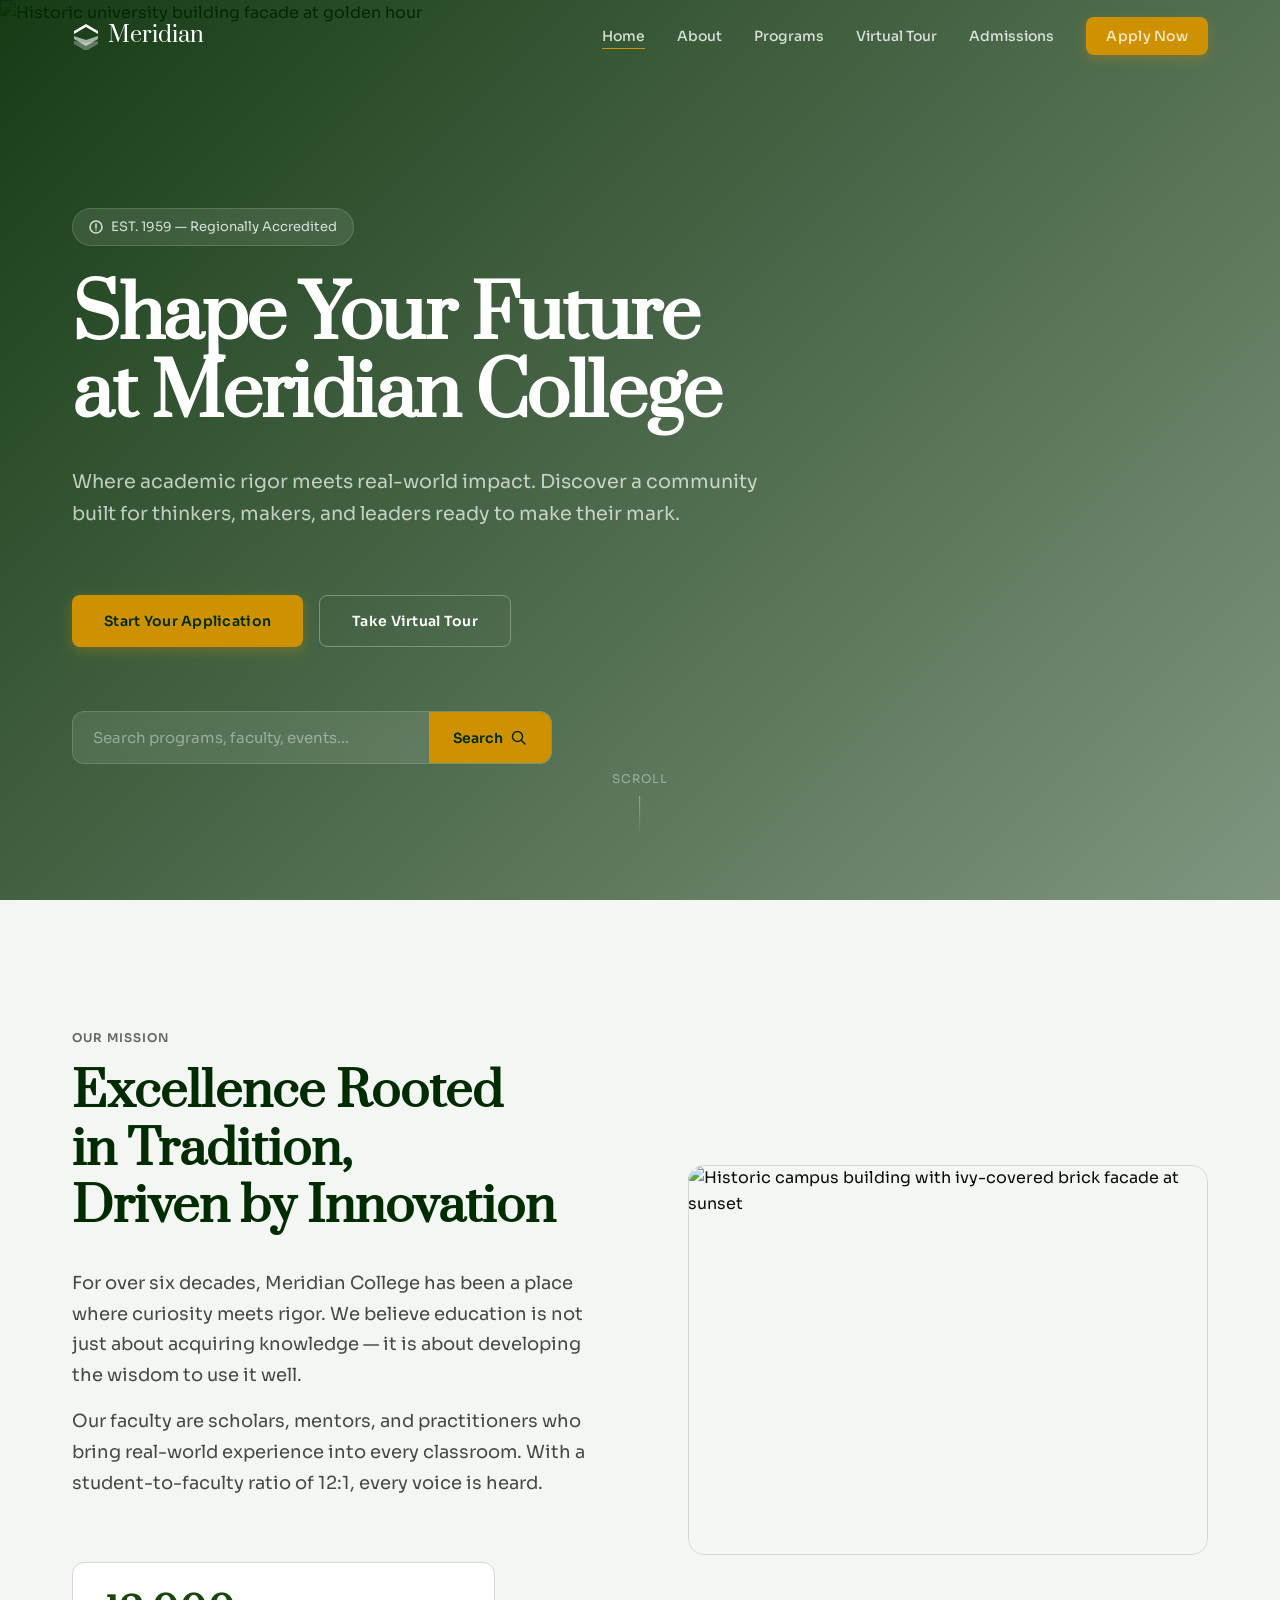
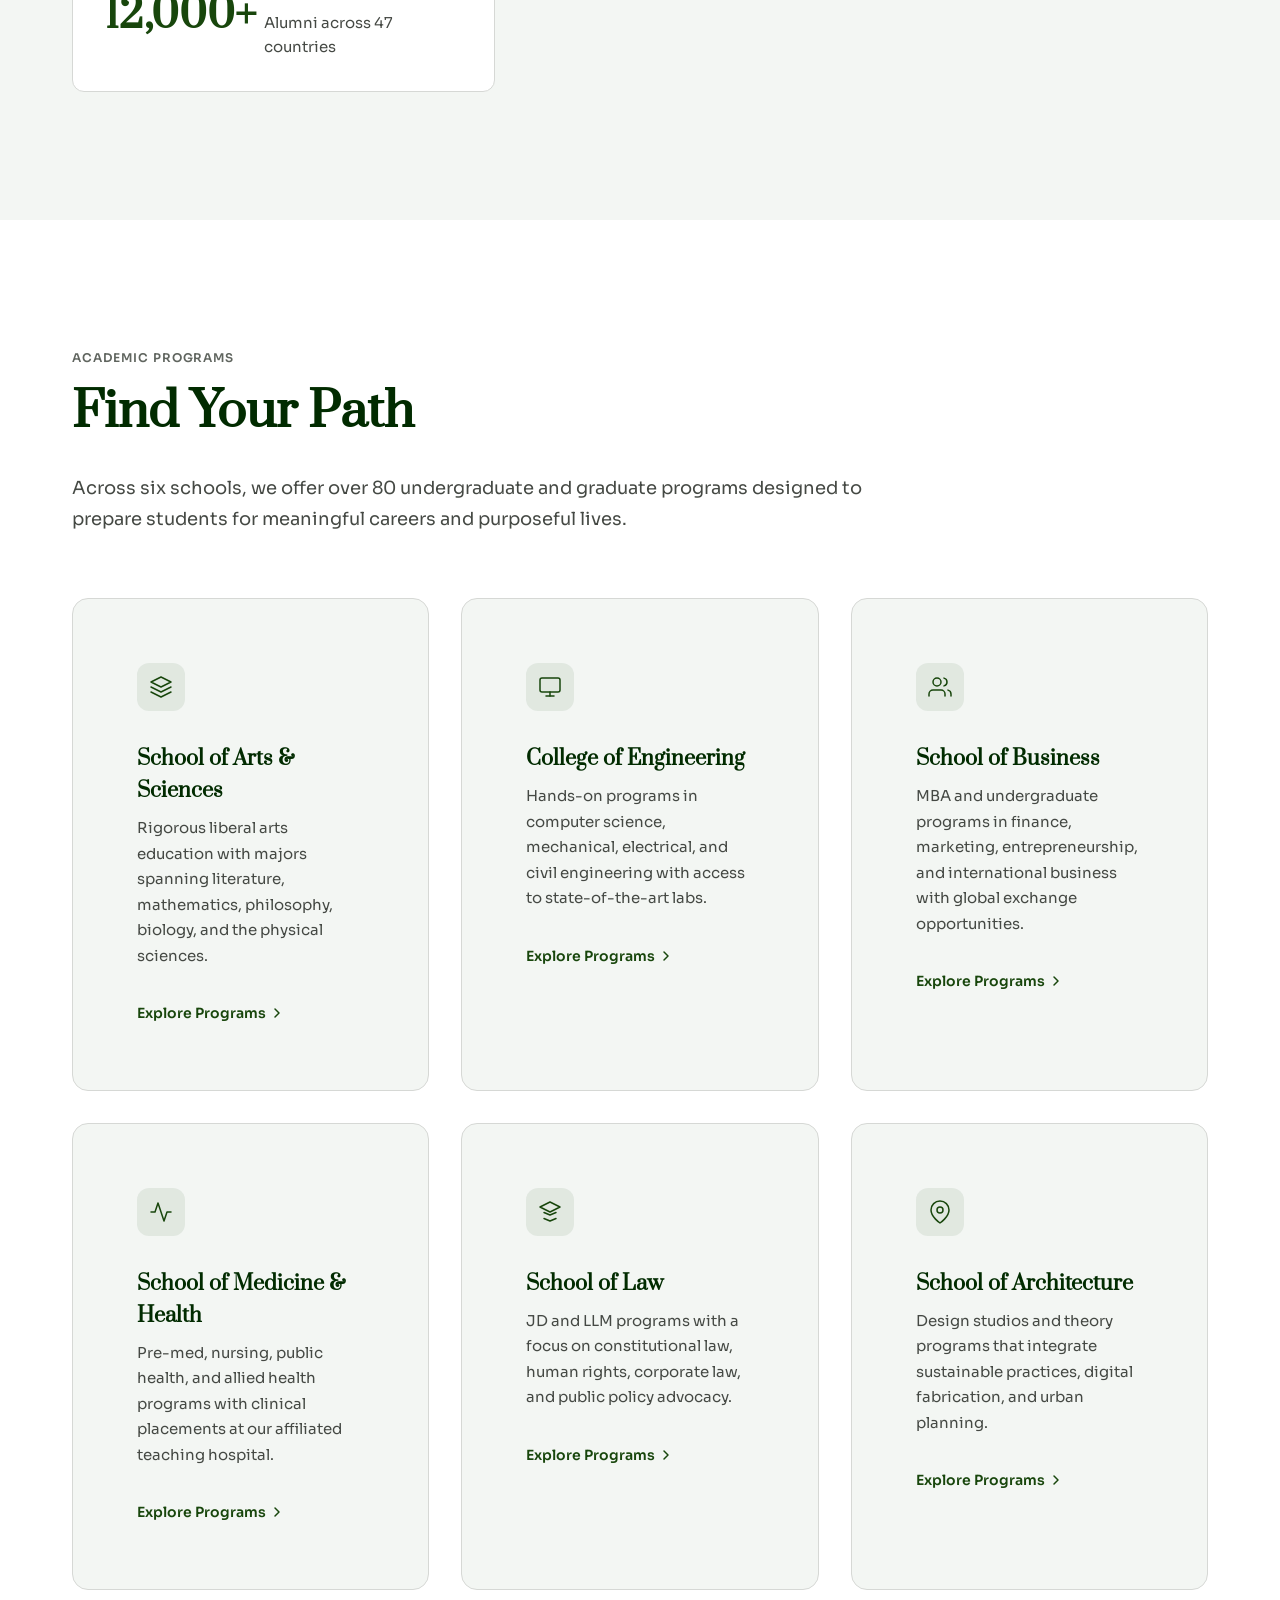
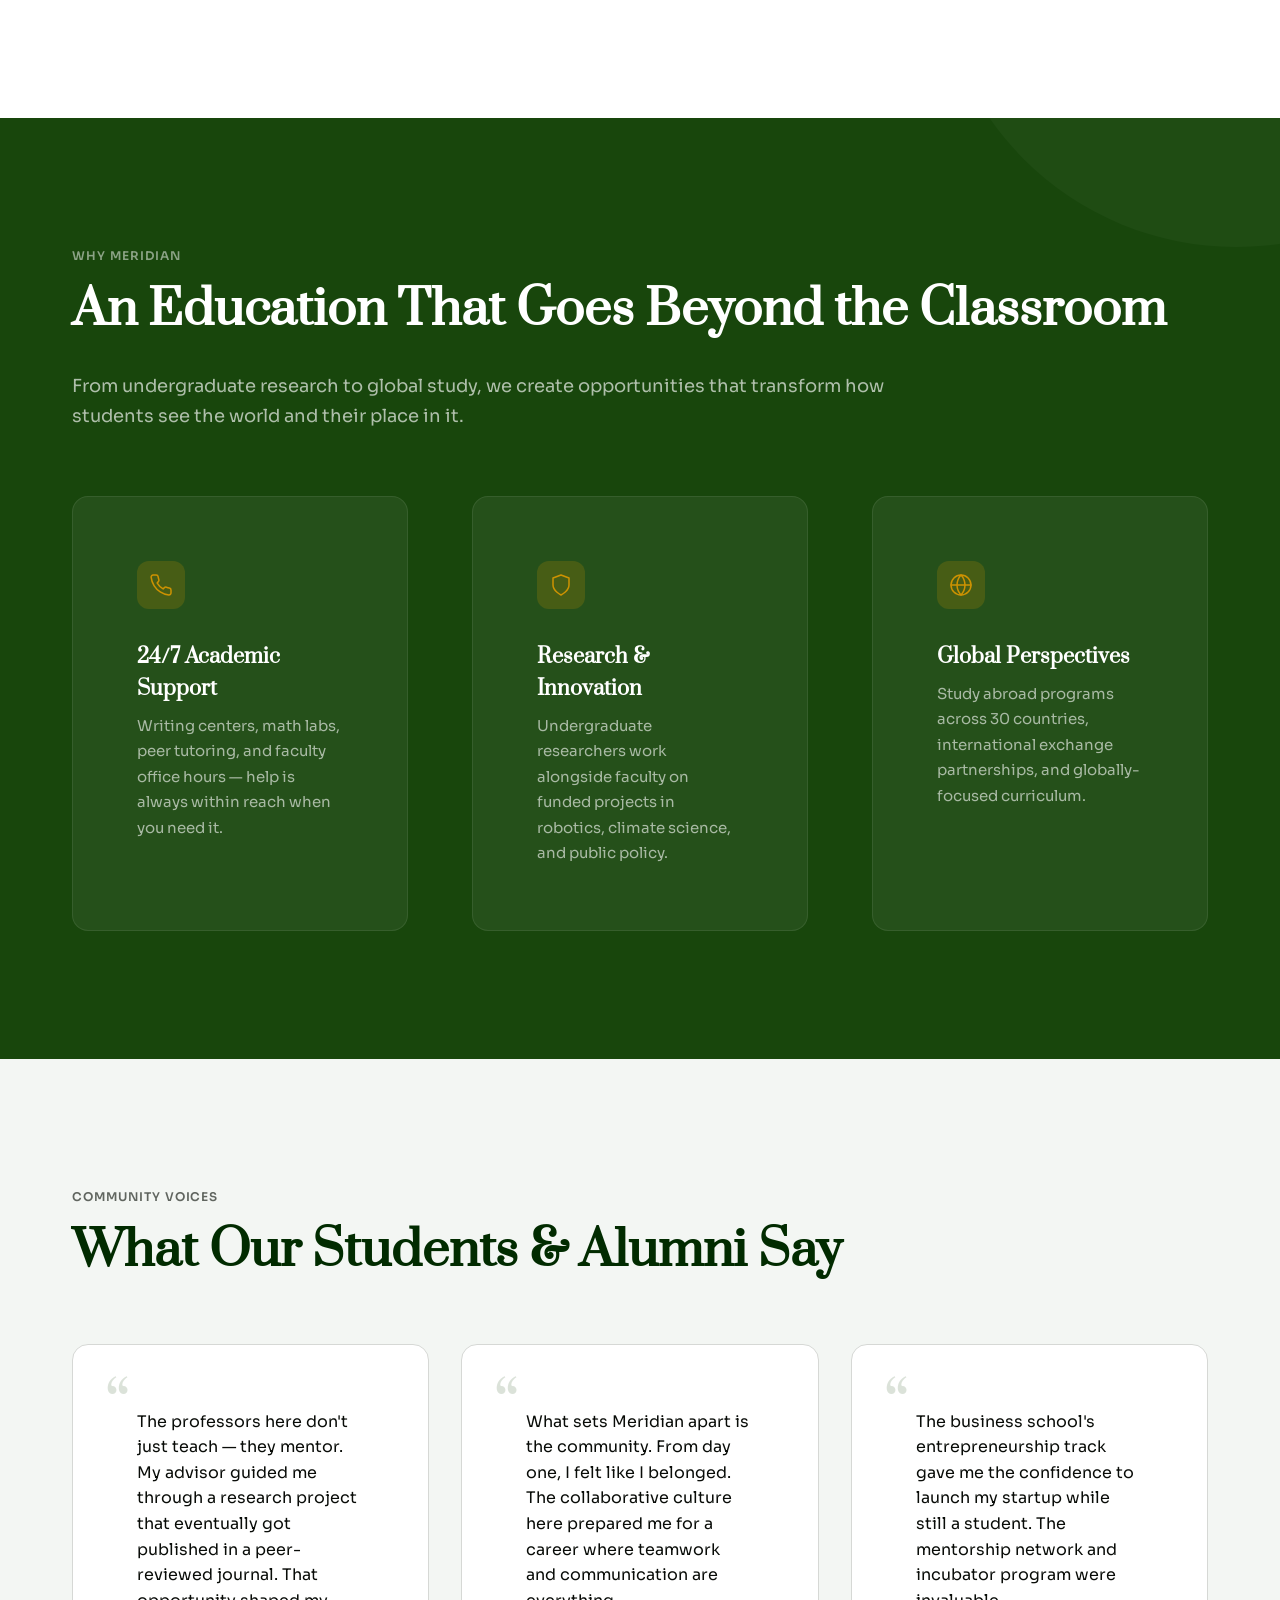
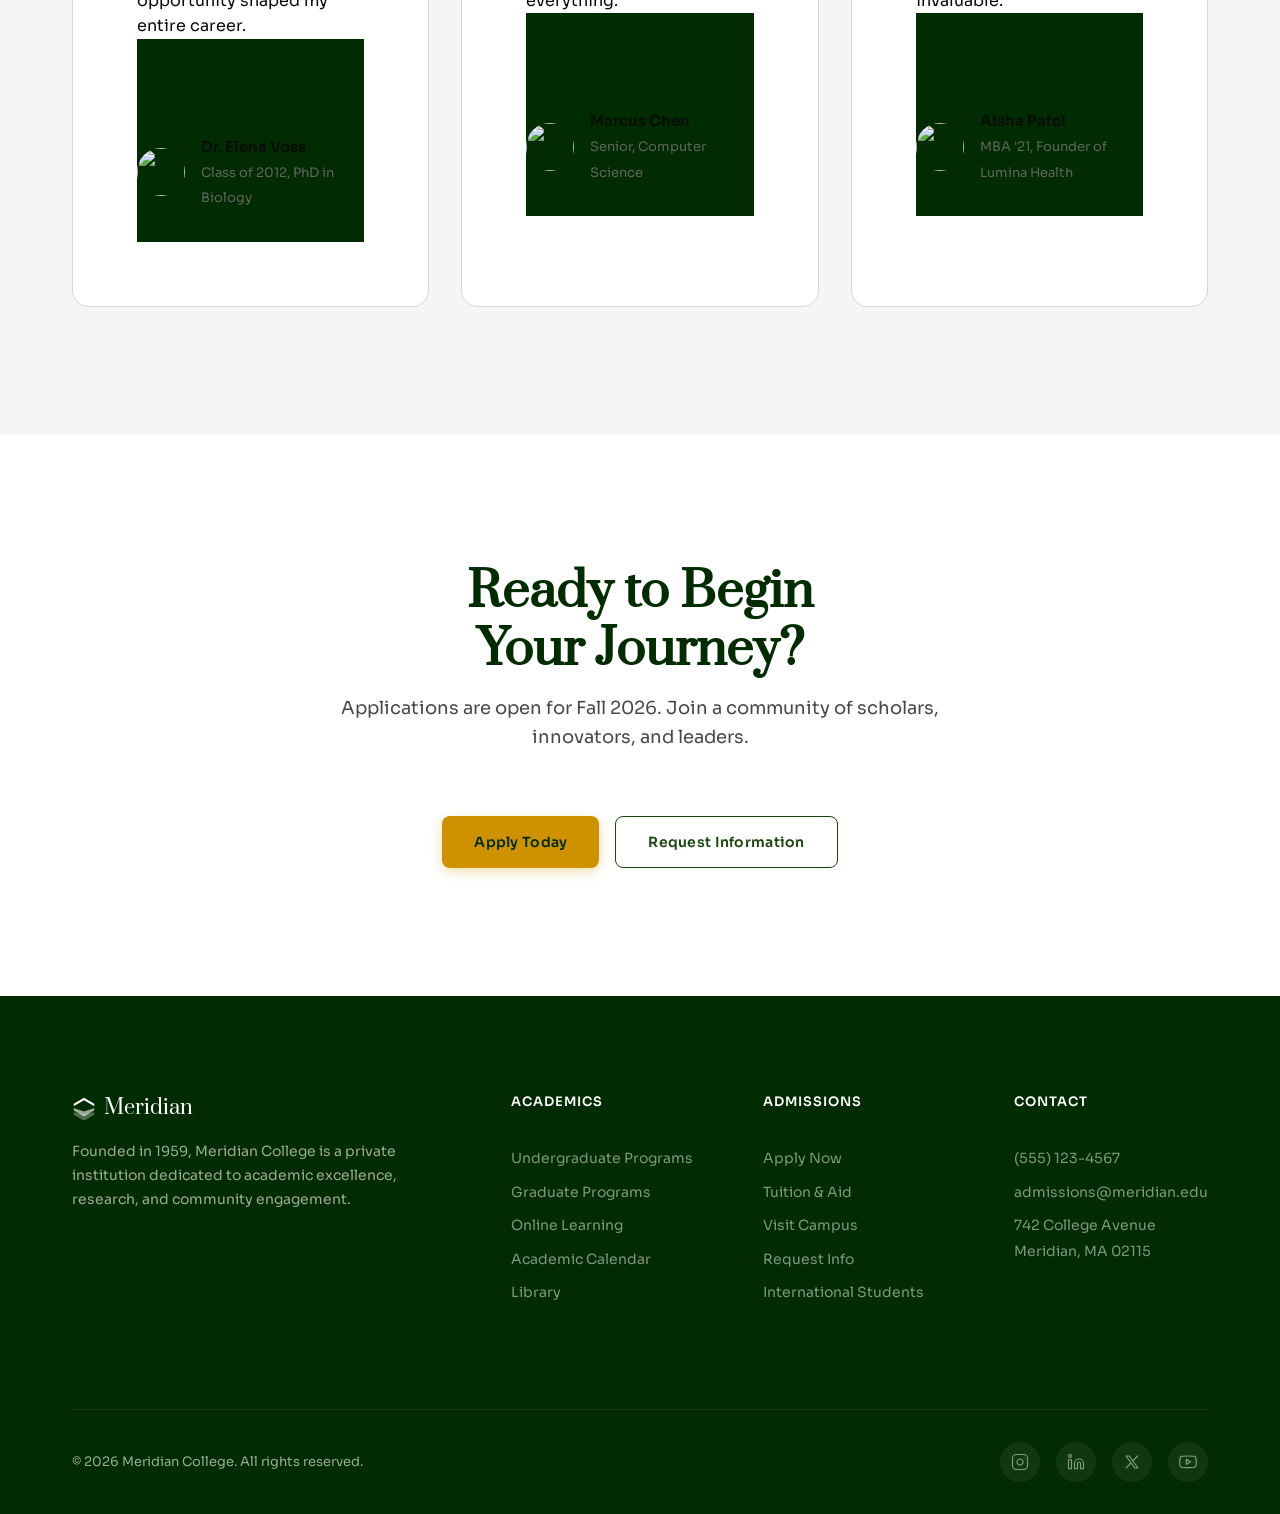
==== index.html @ 4096100d "Initial commit: Meridian College website with landing page, admissions form, and virtual tour" ====
<!DOCTYPE html>
<html lang="en">
<head>
  <meta charset="UTF-8">
  <meta name="viewport" content="width=device-width, initial-scale=1.0, viewport-fit=cover">
  <meta name="description" content="Meridian College — Where curiosity meets rigor. Explore our academic programs, campus life, and admissions.">
  <title>Meridian College | Excellence in Education</title>
  <link rel="preconnect" href="https://fonts.googleapis.com">
  <link rel="preconnect" href="https://fonts.gstatic.com" crossorigin>
  <link href="https://fonts.googleapis.com/css2?family=Prata&family=Sora:wght@400;500;600;700&display=swap" rel="stylesheet">
  <link rel="stylesheet" href="style.css">
</head>
<body>

  <nav id="navbar" role="navigation" aria-label="Main navigation">
    <div class="container">
      <a href="#" class="nav-logo" aria-label="Meridian College home">
        <svg width="28" height="28" viewBox="0 0 28 28" fill="none" aria-hidden="true">
          <path d="M14 2L2 9v3l12-7 12 7V9L14 2z" fill="currentColor"/>
          <path d="M2 14v3l12 7 12-7v-3L14 18 2 14z" fill="currentColor" opacity="0.6"/>
          <path d="M2 19v3l12 7 12-7v-3L14 21 2 19z" fill="currentColor" opacity="0.3"/>
        </svg>
        Meridian
      </a>

      <button class="nav-toggle" aria-label="Toggle navigation menu" aria-expanded="false">
        <span></span>
        <span></span>
        <span></span>
      </button>

      <ul class="nav-links" role="menubar">
        <li role="none"><a href="#hero" role="menuitem" class="active">Home</a></li>
        <li role="none"><a href="index.html#mission" role="menuitem">About</a></li>
        <li role="none"><a href="index.html#programs" role="menuitem">Programs</a></li>
        <li role="none"><a href="tour.html" role="menuitem">Virtual Tour</a></li>
        <li role="none"><a href="admissions.html" role="menuitem">Admissions</a></li>
        <li role="none"><a href="admissions.html" class="btn btn-primary nav-cta" role="menuitem">Apply Now</a></li>
      </ul>
    </div>
  </nav>

  <section id="hero">
    <div class="hero-bg">
      <img
        src="https://images.unsplash.com/photo-1562774053-701939374585?auto=format&fit=crop&w=1920&q=80"
        srcset="https://images.unsplash.com/photo-1562774053-701939374585?auto=format&fit=crop&w=1200&q=80 1200w, https://images.unsplash.com/photo-1562774053-701939374585?auto=format&fit=crop&w=1920&q=80 1920w"
        sizes="100vw"
        alt="Historic university building facade at golden hour"
        loading="eager"
      >
    </div>
    <div class="hero-overlay"></div>

    <div class="container">
      <div class="hero-content">
        <div class="hero-badge">
          <svg width="14" height="14" viewBox="0 0 14 14" fill="none" aria-hidden="true">
            <circle cx="7" cy="7" r="6" stroke="currentColor" stroke-width="1.5"/>
            <path d="M7 4v4M7 10v.01" stroke="currentColor" stroke-width="1.5" stroke-linecap="round"/>
          </svg>
          EST. 1959 — Regionally Accredited
        </div>

        <h1>Shape Your Future<br>at Meridian College</h1>

        <p>Where academic rigor meets real-world impact. Discover a community built for thinkers, makers, and leaders ready to make their mark.</p>

        <div class="hero-actions">
          <a href="admissions.html" class="btn btn-primary">Start Your Application</a>
          <a href="tour.html" class="btn btn-outline">Take Virtual Tour</a>
        </div>

        <div class="hero-search" role="search">
          <input type="search" placeholder="Search programs, faculty, events..." aria-label="Search the college website">
          <button type="submit" aria-label="Submit search">
            Search
            <svg width="16" height="16" viewBox="0 0 16 16" fill="none" aria-hidden="true">
              <circle cx="6.5" cy="6.5" r="5" stroke="currentColor" stroke-width="1.5"/>
              <path d="M10.5 10.5L14 14" stroke="currentColor" stroke-width="1.5" stroke-linecap="round"/>
            </svg>
          </button>
        </div>
      </div>
    </div>

    <div class="hero-scroll" aria-hidden="true">
      Scroll
      <div class="scroll-line"></div>
    </div>
  </section>

  <section id="mission">
    <div class="container">
      <div class="mission-grid">
        <div class="mission-text">
          <p class="section-label reveal">Our Mission</p>
          <h2 class="section-title reveal">Excellence Rooted in Tradition,<br>Driven by Innovation</h2>
          <p class="section-subtitle reveal">
            For over six decades, Meridian College has been a place where curiosity meets rigor. We believe education is not just about acquiring knowledge — it is about developing the wisdom to use it well.
          </p>
          <p class="section-subtitle reveal" style="margin-top: var(--space-md);">
            Our faculty are scholars, mentors, and practitioners who bring real-world experience into every classroom. With a student-to-faculty ratio of 12:1, every voice is heard.
          </p>
          <div class="mission-stat reveal">
            <strong>12,000+</strong>
            <span>Alumni across 47 countries</span>
          </div>
        </div>
        <div class="mission-image reveal">
          <img
            src="https://images.unsplash.com/photo-1541339907198-e08756dedf3f?auto=format&fit=crop&w=800&q=80"
            alt="Historic campus building with ivy-covered brick facade at sunset"
            loading="lazy"
          >
        </div>
      </div>
    </div>
  </section>

  <section id="programs">
    <div class="container">
      <p class="section-label reveal">Academic Programs</p>
      <h2 class="section-title reveal">Find Your Path</h2>
      <p class="section-subtitle reveal">Across six schools, we offer over 80 undergraduate and graduate programs designed to prepare students for meaningful careers and purposeful lives.</p>

      <div class="programs-grid">
        <article class="program-card reveal reveal-delay-1">
          <div class="program-icon" aria-hidden="true">
            <svg width="24" height="24" viewBox="0 0 24 24" fill="none" stroke="currentColor" stroke-width="1.5" stroke-linecap="round" stroke-linejoin="round">
              <path d="M12 2L2 7l10 5 10-5-10-5z"/>
              <path d="M2 17l10 5 10-5"/>
              <path d="M2 12l10 5 10-5"/>
            </svg>
          </div>
          <h3>School of Arts &amp; Sciences</h3>
          <p>Rigorous liberal arts education with majors spanning literature, mathematics, philosophy, biology, and the physical sciences.</p>
          <a href="#" class="program-link" aria-label="View Arts and Sciences programs">
            Explore Programs
            <svg width="14" height="14" viewBox="0 0 14 14" fill="none" stroke="currentColor" stroke-width="1.5" stroke-linecap="round" stroke-linejoin="round" aria-hidden="true">
              <path d="M5 3l4 4-4 4"/>
            </svg>
          </a>
        </article>

        <article class="program-card reveal reveal-delay-2">
          <div class="program-icon" aria-hidden="true">
            <svg width="24" height="24" viewBox="0 0 24 24" fill="none" stroke="currentColor" stroke-width="1.5" stroke-linecap="round" stroke-linejoin="round">
              <rect x="2" y="3" width="20" height="14" rx="2"/>
              <line x1="8" y1="21" x2="16" y2="21"/>
              <line x1="12" y1="17" x2="12" y2="21"/>
            </svg>
          </div>
          <h3>College of Engineering</h3>
          <p>Hands-on programs in computer science, mechanical, electrical, and civil engineering with access to state-of-the-art labs.</p>
          <a href="#" class="program-link" aria-label="View Engineering programs">
            Explore Programs
            <svg width="14" height="14" viewBox="0 0 14 14" fill="none" stroke="currentColor" stroke-width="1.5" stroke-linecap="round" stroke-linejoin="round" aria-hidden="true">
              <path d="M5 3l4 4-4 4"/>
            </svg>
          </a>
        </article>

        <article class="program-card reveal reveal-delay-3">
          <div class="program-icon" aria-hidden="true">
            <svg width="24" height="24" viewBox="0 0 24 24" fill="none" stroke="currentColor" stroke-width="1.5" stroke-linecap="round" stroke-linejoin="round">
              <path d="M17 21v-2a4 4 0 00-4-4H5a4 4 0 00-4 4v2"/>
              <circle cx="9" cy="7" r="4"/>
              <path d="M23 21v-2a4 4 0 00-3-3.87"/>
              <path d="M16 3.13a4 4 0 010 7.75"/>
            </svg>
          </div>
          <h3>School of Business</h3>
          <p>MBA and undergraduate programs in finance, marketing, entrepreneurship, and international business with global exchange opportunities.</p>
          <a href="#" class="program-link" aria-label="View Business programs">
            Explore Programs
            <svg width="14" height="14" viewBox="0 0 14 14" fill="none" stroke="currentColor" stroke-width="1.5" stroke-linecap="round" stroke-linejoin="round" aria-hidden="true">
              <path d="M5 3l4 4-4 4"/>
            </svg>
          </a>
        </article>

        <article class="program-card reveal reveal-delay-1">
          <div class="program-icon" aria-hidden="true">
            <svg width="24" height="24" viewBox="0 0 24 24" fill="none" stroke="currentColor" stroke-width="1.5" stroke-linecap="round" stroke-linejoin="round">
              <path d="M22 12h-4l-3 9L9 3l-3 9H2"/>
            </svg>
          </div>
          <h3>School of Medicine &amp; Health</h3>
          <p>Pre-med, nursing, public health, and allied health programs with clinical placements at our affiliated teaching hospital.</p>
          <a href="#" class="program-link" aria-label="View Medicine and Health programs">
            Explore Programs
            <svg width="14" height="14" viewBox="0 0 14 14" fill="none" stroke="currentColor" stroke-width="1.5" stroke-linecap="round" stroke-linejoin="round" aria-hidden="true">
              <path d="M5 3l4 4-4 4"/>
            </svg>
          </a>
        </article>

        <article class="program-card reveal reveal-delay-2">
          <div class="program-icon" aria-hidden="true">
            <svg width="24" height="24" viewBox="0 0 24 24" fill="none" stroke="currentColor" stroke-width="1.5" stroke-linecap="round" stroke-linejoin="round">
              <path d="M12 2L2 7l10 5 10-5-10-5z"/>
              <path d="M6 18.5L12 21l6-2.5"/>
              <path d="M6 12.5L12 15l6-2.5"/>
            </svg>
          </div>
          <h3>School of Law</h3>
          <p>JD and LLM programs with a focus on constitutional law, human rights, corporate law, and public policy advocacy.</p>
          <a href="#" class="program-link" aria-label="View Law programs">
            Explore Programs
            <svg width="14" height="14" viewBox="0 0 14 14" fill="none" stroke="currentColor" stroke-width="1.5" stroke-linecap="round" stroke-linejoin="round" aria-hidden="true">
              <path d="M5 3l4 4-4 4"/>
            </svg>
          </a>
        </article>

        <article class="program-card reveal reveal-delay-3">
          <div class="program-icon" aria-hidden="true">
            <svg width="24" height="24" viewBox="0 0 24 24" fill="none" stroke="currentColor" stroke-width="1.5" stroke-linecap="round" stroke-linejoin="round">
              <path d="M21 10c0 7-9 13-9 13s-9-6-9-13a9 9 0 0118 0z"/>
              <circle cx="12" cy="10" r="3"/>
            </svg>
          </div>
          <h3>School of Architecture</h3>
          <p>Design studios and theory programs that integrate sustainable practices, digital fabrication, and urban planning.</p>
          <a href="#" class="program-link" aria-label="View Architecture programs">
            Explore Programs
            <svg width="14" height="14" viewBox="0 0 14 14" fill="none" stroke="currentColor" stroke-width="1.5" stroke-linecap="round" stroke-linejoin="round" aria-hidden="true">
              <path d="M5 3l4 4-4 4"/>
            </svg>
          </a>
        </article>
      </div>
    </div>
  </section>

  <section id="features">
    <div class="container">
      <p class="section-label reveal" style="color: oklch(1 0 0 / 0.5);">Why Meridian</p>
      <h2 class="section-title reveal">An Education That Goes Beyond the Classroom</h2>
      <p class="section-subtitle reveal">From undergraduate research to global study, we create opportunities that transform how students see the world and their place in it.</p>

      <div class="features-grid">
        <div class="feature-item reveal reveal-delay-1">
          <div class="feature-icon" aria-hidden="true">
            <svg width="24" height="24" viewBox="0 0 24 24" fill="none" stroke="currentColor" stroke-width="1.5" stroke-linecap="round" stroke-linejoin="round">
              <path d="M22 16.92v3a2 2 0 01-2.18 2 19.79 19.79 0 01-8.63-3.07 19.5 19.5 0 01-6-6 19.79 19.79 0 01-3.07-8.67A2 2 0 014.11 2h3a2 2 0 012 1.72 12.84 12.84 0 00.7 2.81 2 2 0 01-.45 2.11L8.09 9.91a16 16 0 006 6l1.27-1.27a2 2 0 012.11-.45 12.84 12.84 0 002.81.7A2 2 0 0122 16.92z"/>
            </svg>
          </div>
          <h3>24/7 Academic Support</h3>
          <p>Writing centers, math labs, peer tutoring, and faculty office hours — help is always within reach when you need it.</p>
        </div>

        <div class="feature-item reveal reveal-delay-2">
          <div class="feature-icon" aria-hidden="true">
            <svg width="24" height="24" viewBox="0 0 24 24" fill="none" stroke="currentColor" stroke-width="1.5" stroke-linecap="round" stroke-linejoin="round">
              <path d="M12 22s8-4 8-10V5l-8-3-8 3v7c0 6 8 10 8 10z"/>
            </svg>
          </div>
          <h3>Research &amp; Innovation</h3>
          <p>Undergraduate researchers work alongside faculty on funded projects in robotics, climate science, and public policy.</p>
        </div>

        <div class="feature-item reveal reveal-delay-3">
          <div class="feature-icon" aria-hidden="true">
            <svg width="24" height="24" viewBox="0 0 24 24" fill="none" stroke="currentColor" stroke-width="1.5" stroke-linecap="round" stroke-linejoin="round">
              <circle cx="12" cy="12" r="10"/>
              <path d="M2 12h20"/>
              <path d="M12 2a15.3 15.3 0 014 10 15.3 15.3 0 01-4 10 15.3 15.3 0 01-4-10 15.3 15.3 0 014-10z"/>
            </svg>
          </div>
          <h3>Global Perspectives</h3>
          <p>Study abroad programs across 30 countries, international exchange partnerships, and globally-focused curriculum.</p>
        </div>
      </div>
    </div>
  </section>

  <section id="testimonials">
    <div class="container">
      <p class="section-label reveal">Community Voices</p>
      <h2 class="section-title reveal">What Our Students &amp; Alumni Say</h2>

      <div class="testimonials-grid">
        <blockquote class="testimonial-card reveal reveal-delay-1">
          <p>The professors here don't just teach — they mentor. My advisor guided me through a research project that eventually got published in a peer-reviewed journal. That opportunity shaped my entire career.</p>
          <footer class="testimonial-author">
            <img
              src="https://images.unsplash.com/photo-1494790108377-be9c29b29330?auto=format&fit=crop&w=96&q=80"
              alt=""
              loading="lazy"
            >
            <div>
              <h4>Dr. Elena Voss</h4>
              <span>Class of 2012, PhD in Biology</span>
            </div>
          </footer>
        </blockquote>

        <blockquote class="testimonial-card reveal reveal-delay-2">
          <p>What sets Meridian apart is the community. From day one, I felt like I belonged. The collaborative culture here prepared me for a career where teamwork and communication are everything.</p>
          <footer class="testimonial-author">
            <img
              src="https://images.unsplash.com/photo-1507003211169-0a1dd7228f2d?auto=format&fit=crop&w=96&q=80"
              alt=""
              loading="lazy"
            >
            <div>
              <h4>Marcus Chen</h4>
              <span>Senior, Computer Science</span>
            </div>
          </footer>
        </blockquote>

        <blockquote class="testimonial-card reveal reveal-delay-3">
          <p>The business school's entrepreneurship track gave me the confidence to launch my startup while still a student. The mentorship network and incubator program were invaluable.</p>
          <footer class="testimonial-author">
            <img
              src="https://images.unsplash.com/photo-1438761681033-6461ffad8d80?auto=format&fit=crop&w=96&q=80"
              alt=""
              loading="lazy"
            >
            <div>
              <h4>Aisha Patel</h4>
              <span>MBA '21, Founder of Lumina Health</span>
            </div>
          </footer>
        </blockquote>
      </div>
    </div>
  </section>

  <section id="cta">
    <div class="container">
      <div class="cta-block">
        <h2 class="section-title reveal">Ready to Begin Your Journey?</h2>
        <p class="reveal">Applications are open for Fall 2026. Join a community of scholars, innovators, and leaders.</p>
        <div class="cta-actions reveal">
          <a href="#" class="btn btn-primary">Apply Today</a>
          <a href="#" class="btn btn-outline-dark">Request Information</a>
        </div>
      </div>
    </div>
  </section>

  <footer>
    <div class="container">
      <div class="footer-grid">
        <div class="footer-brand">
          <a href="#" class="nav-logo" aria-label="Meridian College home">
            <svg width="24" height="24" viewBox="0 0 28 28" fill="none" aria-hidden="true">
              <path d="M14 2L2 9v3l12-7 12 7V9L14 2z" fill="currentColor"/>
              <path d="M2 14v3l12 7 12-7v-3L14 18 2 14z" fill="currentColor" opacity="0.6"/>
              <path d="M2 19v3l12 7 12-7v-3L14 21 2 19z" fill="currentColor" opacity="0.3"/>
            </svg>
            Meridian
          </a>
          <p>Founded in 1959, Meridian College is a private institution dedicated to academic excellence, research, and community engagement.</p>
        </div>

        <div class="footer-col">
          <h4>Academics</h4>
          <ul>
            <li><a href="#">Undergraduate Programs</a></li>
            <li><a href="#">Graduate Programs</a></li>
            <li><a href="#">Online Learning</a></li>
            <li><a href="#">Academic Calendar</a></li>
            <li><a href="#">Library</a></li>
          </ul>
        </div>

        <div class="footer-col">
          <h4>Admissions</h4>
          <ul>
            <li><a href="#">Apply Now</a></li>
            <li><a href="#">Tuition &amp; Aid</a></li>
            <li><a href="#">Visit Campus</a></li>
            <li><a href="#">Request Info</a></li>
            <li><a href="#">International Students</a></li>
          </ul>
        </div>

        <div class="footer-col">
          <h4>Contact</h4>
          <ul>
            <li><a href="tel:+15551234567">(555) 123-4567</a></li>
            <li><a href="mailto:admissions@meridian.edu">admissions@meridian.edu</a></li>
            <li><a href="#">742 College Avenue<br>Meridian, MA 02115</a></li>
          </ul>
        </div>
      </div>

      <div class="footer-bottom">
        <span>&copy; 2026 Meridian College. All rights reserved.</span>
        <div class="footer-social">
          <a href="#" aria-label="Follow us on Instagram">
            <svg width="18" height="18" viewBox="0 0 24 24" fill="none" stroke="currentColor" stroke-width="1.5" stroke-linecap="round" stroke-linejoin="round" aria-hidden="true">
              <rect x="2" y="2" width="20" height="20" rx="5"/><path d="M16 11.37A4 4 0 1112.63 8 4 4 0 0116 11.37z"/><line x1="17.5" y1="6.5" x2="17.51" y2="6.5"/>
            </svg>
          </a>
          <a href="#" aria-label="Follow us on LinkedIn">
            <svg width="18" height="18" viewBox="0 0 24 24" fill="none" stroke="currentColor" stroke-width="1.5" stroke-linecap="round" stroke-linejoin="round" aria-hidden="true">
              <path d="M16 8a6 6 0 016 6v7h-4v-7a2 2 0 00-2-2 2 2 0 00-2 2v7h-4v-7a6 6 0 016-6z"/><rect x="2" y="9" width="4" height="12"/><circle cx="4" cy="4" r="2"/>
            </svg>
          </a>
          <a href="#" aria-label="Follow us on Twitter / X">
            <svg width="18" height="18" viewBox="0 0 24 24" fill="none" stroke="currentColor" stroke-width="1.5" stroke-linecap="round" stroke-linejoin="round" aria-hidden="true">
              <path d="M4 4l11.733 16h4.267l-11.733 -16zM4 20l6.768 -6.768M19.5 4l-6.768 6.768"/>
            </svg>
          </a>
          <a href="#" aria-label="Watch us on YouTube">
            <svg width="18" height="18" viewBox="0 0 24 24" fill="none" stroke="currentColor" stroke-width="1.5" stroke-linecap="round" stroke-linejoin="round" aria-hidden="true">
              <path d="M22.54 6.42a2.78 2.78 0 00-1.94-2C18.88 4 12 4 12 4s-6.88 0-8.6.46a2.78 2.78 0 00-1.94 2A29 29 0 001 11.75a29 29 0 00.46 5.33A2.78 2.78 0 003.4 19c1.72.46 8.6.46 8.6.46s6.88 0 8.6-.46a2.78 2.78 0 001.94-2 29 29 0 00.46-5.25 29 29 0 00-.46-5.33z"/><polygon points="9.75 15.02 15.5 11.75 9.75 8.48 9.75 15.02"/>
            </svg>
          </a>
        </div>
      </div>
    </div>
  </footer>

  <script src="script.js"></script>
</body>
</html>
---- style.css ----
*, *::before, *::after {
  margin: 0;
  padding: 0;
  box-sizing: border-box;
}

:root {
  --primary: oklch(0.35 0.10 140);
  --primary-light: oklch(0.45 0.10 140);
  --primary-dark: oklch(0.25 0.09 140);
  --bg: oklch(1.000 0.000 0);
  --surface: oklch(0.97 0.005 140);
  --ink: oklch(0.15 0.01 140);
  --ink-light: oklch(0.40 0.01 140);
  --accent: oklch(0.70 0.15 80);
  --accent-dark: oklch(0.55 0.15 80);
  --muted: oklch(0.50 0.01 140);
  --border: oklch(0.88 0.005 140);

  --space-xs: 0.25rem;
  --space-sm: 0.5rem;
  --space-md: 1rem;
  --space-lg: 2rem;
  --space-xl: 4rem;
  --space-2xl: 6rem;
  --space-3xl: 8rem;

  --ease-out-quart: cubic-bezier(0.25, 1, 0.5, 1);
  --ease-out-quint: cubic-bezier(0.22, 1, 0.36, 1);
  --ease-out-expo: cubic-bezier(0.16, 1, 0.3, 1);

  --nav-height: 4.5rem;
  --max-width: 1200px;
}

html {
  scroll-behavior: smooth;
  -webkit-font-smoothing: antialiased;
  -moz-osx-font-smoothing: grayscale;
}

body {
  font-family: "Sora", system-ui, sans-serif;
  font-size: 1rem;
  line-height: 1.6;
  color: var(--ink);
  background: var(--bg);
}

::selection {
  background: var(--primary);
  color: white;
}

img {
  max-width: 100%;
  height: auto;
  display: block;
}

a {
  color: var(--primary);
  text-decoration: none;
  transition: color 0.2s var(--ease-out-quart);
}

a:hover {
  color: var(--primary-light);
}

.container {
  width: 100%;
  max-width: var(--max-width);
  margin: 0 auto;
  padding: 0 var(--space-lg);
}

.section-label {
  font-family: "Sora", system-ui, sans-serif;
  font-size: 0.75rem;
  font-weight: 600;
  letter-spacing: 0.08em;
  text-transform: uppercase;
  color: var(--muted);
  margin-bottom: var(--space-md);
}

.section-title {
  font-family: "Prata", Georgia, serif;
  font-size: clamp(2rem, 4vw, 3rem);
  line-height: 1.2;
  color: var(--primary-dark);
  margin-bottom: var(--space-lg);
  text-wrap: balance;
}

.section-subtitle {
  font-size: 1.125rem;
  line-height: 1.7;
  color: var(--ink-light);
  max-width: 65ch;
}

.btn {
  display: inline-flex;
  align-items: center;
  gap: var(--space-sm);
  padding: 0.875rem 2rem;
  font-family: "Sora", system-ui, sans-serif;
  font-size: 0.875rem;
  font-weight: 600;
  letter-spacing: 0.02em;
  border: none;
  border-radius: 8px;
  cursor: pointer;
  transition: all 0.25s var(--ease-out-quart);
  text-decoration: none;
}

.btn-primary {
  background: var(--accent);
  color: var(--primary-dark);
  box-shadow: 0 4px 12px oklch(0.70 0.15 80 / 0.3);
}

.btn-primary:hover {
  background: var(--accent-dark);
  transform: translateY(-2px);
  box-shadow: 0 6px 20px oklch(0.70 0.15 80 / 0.4);
  color: var(--primary-dark);
}

.btn-outline {
  background: transparent;
  color: white;
  border: 1.5px solid oklch(1 0 0 / 0.3);
}

.btn-outline:hover {
  background: oklch(1 0 0 / 0.1);
  border-color: oklch(1 0 0 / 0.5);
  color: white;
}

.btn-outline-dark {
  background: transparent;
  color: var(--primary);
  border: 1.5px solid var(--primary);
}

.btn-outline-dark:hover {
  background: var(--primary);
  color: white;
}

/* Nav */
nav {
  position: fixed;
  top: 0;
  left: 0;
  width: 100%;
  height: var(--nav-height);
  z-index: 100;
  transition: all 0.3s var(--ease-out-quart);
  display: flex;
  align-items: center;
}

nav.scrolled {
  background: oklch(1 0 0 / 0.92);
  backdrop-filter: blur(12px);
  box-shadow: 0 1px 0 var(--border);
}

nav.scrolled .nav-logo,
nav.scrolled .nav-links a {
  color: var(--ink);
}

nav .container {
  display: flex;
  align-items: center;
  justify-content: space-between;
}

.nav-logo {
  font-family: "Prata", Georgia, serif;
  font-size: 1.35rem;
  color: white;
  text-decoration: none;
  display: flex;
  align-items: center;
  gap: var(--space-sm);
  transition: color 0.3s;
}

.nav-logo svg {
  flex-shrink: 0;
}

.nav-links {
  display: flex;
  align-items: center;
  gap: var(--space-lg);
  list-style: none;
}

.nav-links a {
  font-size: 0.875rem;
  font-weight: 500;
  color: oklch(1 0 0 / 0.8);
  transition: color 0.2s var(--ease-out-quart);
  position: relative;
}

.nav-links a::after {
  content: "";
  position: absolute;
  bottom: -4px;
  left: 0;
  width: 0;
  height: 1.5px;
  background: var(--accent);
  transition: width 0.3s var(--ease-out-quart);
}

.nav-links a:hover::after,
.nav-links a.active::after {
  width: 100%;
}

.nav-links a:hover {
  color: white;
}

nav.scrolled .nav-links a {
  color: var(--ink-light);
}

nav.scrolled .nav-links a:hover {
  color: var(--primary);
}

.nav-cta {
  padding: 0.5rem 1.25rem;
  font-size: 0.8125rem;
}

.nav-toggle {
  display: none;
  background: none;
  border: none;
  cursor: pointer;
  padding: 0.5rem;
  color: white;
  z-index: 101;
}

nav.scrolled .nav-toggle {
  color: var(--ink);
}

.nav-toggle span {
  display: block;
  width: 24px;
  height: 2px;
  background: currentColor;
  margin: 6px 0;
  transition: all 0.3s var(--ease-out-quart);
  border-radius: 2px;
}

.nav-toggle.open span:nth-child(1) {
  transform: rotate(45deg) translate(5px, 6px);
}

.nav-toggle.open span:nth-child(2) {
  opacity: 0;
}

.nav-toggle.open span:nth-child(3) {
  transform: rotate(-45deg) translate(5px, -6px);
}

@media (pointer: coarse) {
  .nav-links a,
  .nav-toggle {
    min-height: 44px;
    display: flex;
    align-items: center;
  }
}

/* Hero */
#hero {
  position: relative;
  min-height: 100vh;
  display: flex;
  align-items: center;
  overflow: hidden;
}

#hero .hero-bg {
  position: absolute;
  inset: 0;
  z-index: 0;
}

#hero .hero-bg img {
  width: 100%;
  height: 100%;
  object-fit: cover;
}

#hero .hero-overlay {
  position: absolute;
  inset: 0;
  background: linear-gradient(
    135deg,
    oklch(0.25 0.09 140 / 0.92) 0%,
    oklch(0.25 0.09 140 / 0.75) 40%,
    oklch(0.25 0.09 140 / 0.5) 100%
  );
  z-index: 1;
}

#hero .container {
  position: relative;
  z-index: 2;
  padding-top: var(--nav-height);
}

.hero-content {
  max-width: 720px;
}

.hero-badge {
  display: inline-flex;
  align-items: center;
  gap: var(--space-sm);
  padding: 0.5rem 1rem;
  background: oklch(1 0 0 / 0.1);
  border: 1px solid oklch(1 0 0 / 0.15);
  border-radius: 100px;
  font-size: 0.8125rem;
  color: oklch(1 0 0 / 0.8);
  margin-bottom: var(--space-lg);
  backdrop-filter: blur(4px);
}

.hero-badge svg {
  flex-shrink: 0;
}

.hero-content h1 {
  font-family: "Prata", Georgia, serif;
  font-size: clamp(2.5rem, 6vw, 4.5rem);
  line-height: 1.08;
  color: white;
  margin-bottom: var(--space-lg);
  letter-spacing: -0.02em;
  text-wrap: balance;
}

.hero-content p {
  font-size: clamp(1.05rem, 2vw, 1.2rem);
  line-height: 1.7;
  color: oklch(1 0 0 / 0.7);
  max-width: 56ch;
  margin-bottom: var(--space-xl);
}

.hero-actions {
  display: flex;
  gap: var(--space-md);
  flex-wrap: wrap;
}

.hero-search {
  margin-top: var(--space-xl);
  display: flex;
  max-width: 480px;
  background: oklch(1 0 0 / 0.1);
  border: 1px solid oklch(1 0 0 / 0.15);
  border-radius: 12px;
  overflow: hidden;
  backdrop-filter: blur(4px);
}

.hero-search input {
  flex: 1;
  padding: 1rem 1.25rem;
  background: transparent;
  border: none;
  font-family: "Sora", system-ui, sans-serif;
  font-size: 0.9375rem;
  color: white;
  outline: none;
}

.hero-search input::placeholder {
  color: oklch(1 0 0 / 0.4);
}

.hero-search button {
  padding: 1rem 1.5rem;
  background: var(--accent);
  border: none;
  font-family: "Sora", system-ui, sans-serif;
  font-size: 0.875rem;
  font-weight: 600;
  color: var(--primary-dark);
  cursor: pointer;
  transition: background 0.2s var(--ease-out-quart);
  display: flex;
  align-items: center;
  gap: 0.5rem;
}

.hero-search button:hover {
  background: var(--accent-dark);
}

.hero-scroll {
  position: absolute;
  bottom: var(--space-xl);
  left: 50%;
  transform: translateX(-50%);
  z-index: 2;
  display: flex;
  flex-direction: column;
  align-items: center;
  gap: var(--space-sm);
  color: oklch(1 0 0 / 0.4);
  font-size: 0.75rem;
  letter-spacing: 0.08em;
  text-transform: uppercase;
  animation: float 2s var(--ease-out-quart) infinite;
}

@keyframes float {
  0%, 100% { transform: translateX(-50%) translateY(0); }
  50% { transform: translateX(-50%) translateY(8px); }
}

.hero-scroll .scroll-line {
  width: 1px;
  height: 40px;
  background: linear-gradient(to bottom, oklch(1 0 0 / 0.4), transparent);
}

/* Section base */
section {
  padding: var(--space-3xl) 0;
}

/* Mission */
#mission {
  background: var(--surface);
}

.mission-grid {
  display: grid;
  grid-template-columns: 1fr 1fr;
  gap: var(--space-2xl);
  align-items: center;
}

.mission-text .mission-stat {
  display: inline-flex;
  align-items: baseline;
  gap: var(--space-sm);
  margin-top: var(--space-xl);
  padding: var(--space-lg);
  background: var(--bg);
  border: 1px solid var(--border);
  border-radius: 12px;
}

.mission-stat strong {
  font-family: "Prata", Georgia, serif;
  font-size: 2.5rem;
  color: var(--primary);
  line-height: 1;
}

.mission-stat span {
  font-size: 0.9375rem;
  color: var(--ink-light);
  max-width: 18ch;
}

.mission-image {
  position: relative;
  border-radius: 16px;
  overflow: hidden;
  aspect-ratio: 4/3;
}

.mission-image img {
  width: 100%;
  height: 100%;
  object-fit: cover;
}

.mission-image::after {
  content: "";
  position: absolute;
  inset: 0;
  border: 1px solid var(--border);
  border-radius: 16px;
  pointer-events: none;
}

/* Programs */
#programs {
  background: var(--bg);
}

.programs-grid {
  display: grid;
  grid-template-columns: repeat(auto-fit, minmax(300px, 1fr));
  gap: var(--space-lg);
  margin-top: var(--space-xl);
}

.program-card {
  padding: var(--space-xl);
  background: var(--surface);
  border: 1px solid var(--border);
  border-radius: 16px;
  transition: all 0.3s var(--ease-out-quart);
  position: relative;
  overflow: hidden;
}

.program-card::before {
  content: "";
  position: absolute;
  top: 0;
  left: 0;
  right: 0;
  height: 3px;
  background: var(--primary);
  transform: scaleX(0);
  transform-origin: left;
  transition: transform 0.4s var(--ease-out-quart);
}

.program-card:hover::before {
  transform: scaleX(1);
}

.program-card:hover {
  transform: translateY(-4px);
  box-shadow: 0 12px 40px oklch(0 0 0 / 0.06);
  border-color: var(--primary);
}

.program-icon {
  width: 48px;
  height: 48px;
  display: flex;
  align-items: center;
  justify-content: center;
  background: oklch(0.35 0.10 140 / 0.08);
  border-radius: 12px;
  margin-bottom: var(--space-lg);
  color: var(--primary);
}

.program-card h3 {
  font-family: "Prata", Georgia, serif;
  font-size: 1.25rem;
  color: var(--primary-dark);
  margin-bottom: var(--space-sm);
}

.program-card p {
  font-size: 0.9375rem;
  line-height: 1.7;
  color: var(--ink-light);
  margin-bottom: var(--space-lg);
}

.program-link {
  font-size: 0.875rem;
  font-weight: 600;
  color: var(--primary);
  display: inline-flex;
  align-items: center;
  gap: var(--space-xs);
  transition: gap 0.2s var(--ease-out-quart);
}

.program-link:hover {
  gap: var(--space-sm);
}

/* Features / Why Us */
#features {
  background: var(--primary);
  color: white;
  position: relative;
  overflow: hidden;
}

#features::before {
  content: "";
  position: absolute;
  top: -50%;
  right: -20%;
  width: 600px;
  height: 600px;
  border-radius: 50%;
  background: oklch(1 0 0 / 0.03);
  pointer-events: none;
}

#features .section-title {
  color: white;
}

#features .section-subtitle {
  color: oklch(1 0 0 / 0.65);
}

.features-grid {
  display: grid;
  grid-template-columns: repeat(3, 1fr);
  gap: var(--space-xl);
  margin-top: var(--space-xl);
}

.feature-item {
  padding: var(--space-xl);
  background: oklch(1 0 0 / 0.06);
  border: 1px solid oklch(1 0 0 / 0.08);
  border-radius: 16px;
  transition: background 0.3s var(--ease-out-quart);
}

.feature-item:hover {
  background: oklch(1 0 0 / 0.1);
}

.feature-icon {
  width: 48px;
  height: 48px;
  display: flex;
  align-items: center;
  justify-content: center;
  background: oklch(0.70 0.15 80 / 0.2);
  border-radius: 12px;
  margin-bottom: var(--space-lg);
  color: var(--accent);
}

.feature-item h3 {
  font-family: "Prata", Georgia, serif;
  font-size: 1.25rem;
  margin-bottom: var(--space-sm);
}

.feature-item p {
  font-size: 0.9375rem;
  line-height: 1.7;
  color: oklch(1 0 0 / 0.6);
}

/* Testimonials */
#testimonials {
  background: var(--surface);
}

.testimonials-grid {
  display: grid;
  grid-template-columns: repeat(auto-fit, minmax(340px, 1fr));
  gap: var(--space-lg);
  margin-top: var(--space-xl);
}

.testimonial-card {
  padding: var(--space-xl);
  background: var(--bg);
  border: 1px solid var(--border);
  border-radius: 16px;
  position: relative;
}

.testimonial-card::before {
  content: "\201C";
  font-family: "Prata", Georgia, serif;
  font-size: 4rem;
  line-height: 1;
  color: var(--primary);
  opacity: 0.15;
  position: absolute;
  top: var(--space-lg);
  left: var(--space-lg);
}

.testimonial-card blockquote {
  font-size: 1rem;
  line-height: 1.7;
  color: var(--ink-light);
  margin-bottom: var(--space-lg);
  font-style: italic;
}

.testimonial-author {
  display: flex;
  align-items: center;
  gap: var(--space-md);
}

.testimonial-author img {
  width: 48px;
  height: 48px;
  border-radius: 50%;
  object-fit: cover;
}

.testimonial-author h4 {
  font-size: 0.9375rem;
  font-weight: 600;
  color: var(--ink);
}

.testimonial-author span {
  font-size: 0.8125rem;
  color: var(--muted);
}

/* CTA */
#cta {
  background: var(--bg);
  text-align: center;
  padding: var(--space-3xl) 0;
}

.cta-block {
  max-width: 640px;
  margin: 0 auto;
}

.cta-block .section-title {
  margin-bottom: var(--space-md);
}

.cta-block p {
  color: var(--ink-light);
  font-size: 1.125rem;
  margin-bottom: var(--space-xl);
}

.cta-actions {
  display: flex;
  gap: var(--space-md);
  justify-content: center;
  flex-wrap: wrap;
}

/* Footer */
footer {
  background: var(--primary-dark);
  color: oklch(1 0 0 / 0.6);
  padding: var(--space-2xl) 0 var(--space-lg);
}

.footer-grid {
  display: grid;
  grid-template-columns: 2fr 1fr 1fr 1fr;
  gap: var(--space-xl);
  margin-bottom: var(--space-2xl);
}

.footer-brand .nav-logo {
  color: white;
  margin-bottom: var(--space-md);
  font-size: 1.25rem;
}

.footer-brand p {
  font-size: 0.875rem;
  line-height: 1.7;
  max-width: 36ch;
}

.footer-col h4 {
  font-family: "Sora", system-ui, sans-serif;
  font-size: 0.8125rem;
  font-weight: 600;
  letter-spacing: 0.08em;
  text-transform: uppercase;
  color: white;
  margin-bottom: var(--space-lg);
}

.footer-col ul {
  list-style: none;
}

.footer-col li {
  margin-bottom: var(--space-sm);
}

.footer-col a {
  font-size: 0.875rem;
  color: oklch(1 0 0 / 0.5);
  transition: color 0.2s var(--ease-out-quart);
}

.footer-col a:hover {
  color: var(--accent);
}

.footer-bottom {
  padding-top: var(--space-lg);
  border-top: 1px solid oklch(1 0 0 / 0.08);
  display: flex;
  justify-content: space-between;
  align-items: center;
  flex-wrap: wrap;
  gap: var(--space-md);
  font-size: 0.8125rem;
}

.footer-social {
  display: flex;
  gap: var(--space-md);
}

.footer-social a {
  width: 40px;
  height: 40px;
  display: flex;
  align-items: center;
  justify-content: center;
  border-radius: 50%;
  background: oklch(1 0 0 / 0.06);
  color: oklch(1 0 0 / 0.5);
  transition: all 0.2s var(--ease-out-quart);
}

.footer-social a:hover {
  background: var(--accent);
  color: var(--primary-dark);
}

/* Scroll reveal */
.reveal {
  opacity: 0;
  transform: translateY(30px);
  transition: opacity 0.7s var(--ease-out-quint), transform 0.7s var(--ease-out-quint);
}

.reveal.visible {
  opacity: 1;
  transform: translateY(0);
}

.reveal-delay-1 { transition-delay: 0.1s; }
.reveal-delay-2 { transition-delay: 0.2s; }
.reveal-delay-3 { transition-delay: 0.3s; }
.reveal-delay-4 { transition-delay: 0.4s; }

/* Reduced motion */
@media (prefers-reduced-motion: reduce) {
  html {
    scroll-behavior: auto;
  }

  .reveal {
    opacity: 1;
    transform: none;
    transition: none;
  }

  .hero-scroll {
    animation: none;
  }

  .program-card:hover {
    transform: none;
  }

  .feature-item:hover {
    background: oklch(1 0 0 / 0.06);
  }
}

/* Responsive */
@media (max-width: 1024px) {
  .features-grid {
    grid-template-columns: repeat(2, 1fr);
  }

  .footer-grid {
    grid-template-columns: 1fr 1fr;
    gap: var(--space-xl);
  }

  .footer-brand {
    grid-column: 1 / -1;
  }
}

@media (max-width: 768px) {
  :root {
    --space-2xl: 4rem;
    --space-3xl: 5rem;
  }

  .nav-links {
    position: fixed;
    top: 0;
    right: -100%;
    width: 280px;
    height: 100vh;
    background: var(--primary-dark);
    flex-direction: column;
    padding: calc(var(--nav-height) + var(--space-lg)) var(--space-lg) var(--space-lg);
    gap: var(--space-md);
    transition: right 0.3s var(--ease-out-quart);
    align-items: flex-start;
  }

  .nav-links.open {
    right: 0;
  }

  .nav-links a {
    font-size: 1.125rem;
    color: oklch(1 0 0 / 0.8);
    width: 100%;
    padding: var(--space-sm) 0;
  }

  nav.scrolled .nav-links a {
    color: oklch(1 0 0 / 0.8);
  }

  .nav-links .nav-cta {
    margin-top: var(--space-md);
    width: 100%;
    justify-content: center;
  }

  .nav-toggle {
    display: block;
  }

  #hero {
    min-height: 90vh;
  }

  .hero-content h1 {
    font-size: clamp(2rem, 8vw, 3rem);
  }

  .hero-search {
    max-width: 100%;
  }

  .mission-grid {
    grid-template-columns: 1fr;
    gap: var(--space-lg);
  }

  .mission-image {
    order: -1;
  }

  .features-grid {
    grid-template-columns: 1fr;
  }

  .testimonials-grid {
    grid-template-columns: 1fr;
  }

  .footer-grid {
    grid-template-columns: 1fr;
  }

  .footer-bottom {
    flex-direction: column;
    text-align: center;
  }

  section {
    padding: var(--space-2xl) 0;
  }

  .btn {
    padding: 0.75rem 1.5rem;
  }
}

@media (max-width: 480px) {
  .hero-actions {
    flex-direction: column;
  }

  .hero-actions .btn {
    width: 100%;
    justify-content: center;
  }

  .cta-actions {
    flex-direction: column;
  }

  .cta-actions .btn {
    width: 100%;
    justify-content: center;
  }
}

/* ===== Admissions Page ===== */

/* Page Hero */
.page-hero {
  position: relative;
  min-height: 45vh;
  display: flex;
  align-items: center;
  overflow: hidden;
}

.page-hero-bg {
  position: absolute;
  inset: 0;
  z-index: 0;
}

.page-hero-bg img {
  width: 100%;
  height: 100%;
  object-fit: cover;
}

.page-hero-overlay {
  position: absolute;
  inset: 0;
  background: linear-gradient(
    135deg,
    oklch(0.25 0.09 140 / 0.92) 0%,
    oklch(0.25 0.09 140 / 0.75) 40%,
    oklch(0.25 0.09 140 / 0.5) 100%
  );
  z-index: 1;
}

.page-hero .container {
  position: relative;
  z-index: 2;
  padding-top: var(--nav-height);
}

.page-hero-content {
  max-width: 640px;
}

.page-hero-label {
  font-family: "Sora", system-ui, sans-serif;
  font-size: 0.75rem;
  font-weight: 600;
  letter-spacing: 0.08em;
  text-transform: uppercase;
  color: var(--accent);
  margin-bottom: var(--space-md);
}

.page-hero-content h1 {
  font-family: "Prata", Georgia, serif;
  font-size: clamp(2.25rem, 5vw, 3.5rem);
  line-height: 1.1;
  color: white;
  margin-bottom: var(--space-md);
  letter-spacing: -0.02em;
  text-wrap: balance;
}

.page-hero-content p {
  font-size: 1.125rem;
  line-height: 1.7;
  color: oklch(1 0 0 / 0.7);
  max-width: 54ch;
}

/* Info Cards */
#app-info {
  background: var(--surface);
  padding: var(--space-2xl) 0;
}

.info-grid {
  display: grid;
  grid-template-columns: repeat(3, 1fr);
  gap: var(--space-lg);
}

.info-card {
  padding: var(--space-lg);
  background: var(--bg);
  border: 1px solid var(--border);
  border-radius: 16px;
}

.info-card-icon {
  width: 48px;
  height: 48px;
  display: flex;
  align-items: center;
  justify-content: center;
  background: oklch(0.35 0.10 140 / 0.08);
  border-radius: 12px;
  margin-bottom: var(--space-md);
  color: var(--primary);
}

.info-card h3 {
  font-family: "Prata", Georgia, serif;
  font-size: 1.125rem;
  color: var(--primary-dark);
  margin-bottom: var(--space-xs);
}

.info-card p {
  font-size: 0.875rem;
  line-height: 1.7;
  color: var(--ink-light);
}

/* Steps Track */
#steps {
  padding: var(--space-xl) 0;
  background: var(--bg);
}

.steps-track {
  display: flex;
  align-items: center;
  justify-content: center;
  gap: 0;
  margin-top: var(--space-xl);
  max-width: 700px;
  margin-left: auto;
  margin-right: auto;
}

.step-item {
  display: flex;
  flex-direction: column;
  align-items: center;
  gap: var(--space-sm);
  cursor: pointer;
  flex-shrink: 0;
}

.step-number {
  width: 44px;
  height: 44px;
  border-radius: 50%;
  display: flex;
  align-items: center;
  justify-content: center;
  font-family: "Sora", system-ui, sans-serif;
  font-size: 0.9375rem;
  font-weight: 600;
  background: var(--surface);
  border: 2px solid var(--border);
  color: var(--muted);
  transition: all 0.3s var(--ease-out-quart);
}

.step-item.active .step-number {
  background: var(--primary);
  border-color: var(--primary);
  color: white;
}

.step-item.completed .step-number {
  background: var(--primary);
  border-color: var(--primary);
  color: white;
}

.step-item span {
  font-size: 0.75rem;
  font-weight: 500;
  color: var(--muted);
  white-space: nowrap;
  transition: color 0.3s;
}

.step-item.active span,
.step-item.completed span {
  color: var(--primary);
}

.step-line {
  flex: 1;
  height: 2px;
  background: var(--border);
  min-width: 24px;
  transition: background 0.3s;
}

.step-line.completed {
  background: var(--primary);
}

/* Application Form */
#application-form {
  background: var(--surface);
  padding: var(--space-xl) 0 var(--space-3xl);
}

.form-layout {
  display: grid;
  grid-template-columns: 1fr 280px;
  gap: var(--space-xl);
  align-items: start;
}

.form-main {
  background: var(--bg);
  border: 1px solid var(--border);
  border-radius: 16px;
  padding: var(--space-xl);
}

.form-step {
  display: none;
}

.form-step.active {
  display: block;
}

.form-step-header {
  margin-bottom: var(--space-xl);
  padding-bottom: var(--space-lg);
  border-bottom: 1px solid var(--border);
}

.form-step-header h3 {
  font-family: "Prata", Georgia, serif;
  font-size: 1.5rem;
  color: var(--primary-dark);
  margin-bottom: var(--space-xs);
}

.form-step-header p {
  font-size: 0.9375rem;
  color: var(--ink-light);
}

.form-group {
  margin-bottom: var(--space-lg);
}

.form-group label {
  display: block;
  font-size: 0.875rem;
  font-weight: 600;
  color: var(--ink);
  margin-bottom: var(--space-sm);
}

.required {
  color: oklch(0.55 0.18 25);
}

.form-group input,
.form-group select,
.form-group textarea {
  width: 100%;
  padding: 0.75rem 1rem;
  font-family: "Sora", system-ui, sans-serif;
  font-size: 0.9375rem;
  color: var(--ink);
  background: var(--bg);
  border: 1.5px solid var(--border);
  border-radius: 8px;
  outline: none;
  transition: border-color 0.2s var(--ease-out-quart);
}

.form-group input:focus,
.form-group select:focus,
.form-group textarea:focus {
  border-color: var(--primary);
}

.form-group input.error,
.form-group select.error,
.form-group textarea.error {
  border-color: oklch(0.55 0.18 25);
  box-shadow: 0 0 0 3px oklch(0.55 0.18 25 / 0.1);
}

.form-group input::placeholder,
.form-group textarea::placeholder {
  color: var(--muted);
}

.form-error {
  display: block;
  font-size: 0.8125rem;
  color: oklch(0.55 0.18 25);
  margin-top: var(--space-xs);
  min-height: 1.25em;
}

.form-hint {
  display: block;
  font-size: 0.8125rem;
  color: var(--muted);
  margin-top: var(--space-xs);
}

.form-row {
  display: grid;
  grid-template-columns: 1fr 1fr;
  gap: var(--space-md);
}

.form-group-sm {
  max-width: 140px;
}

.form-row .form-group-sm {
  max-width: none;
}

.form-row .form-group-sm input {
  max-width: 140px;
}

/* Extracurricular */
.extracurricular-list {
  display: flex;
  flex-direction: column;
  gap: var(--space-sm);
  margin-bottom: var(--space-sm);
}

.ec-item {
  display: flex;
  gap: var(--space-sm);
  align-items: center;
}

.ec-item input {
  flex: 1;
}

.ec-remove {
  width: 36px;
  height: 36px;
  display: flex;
  align-items: center;
  justify-content: center;
  background: none;
  border: 1px solid var(--border);
  border-radius: 8px;
  font-size: 1.25rem;
  color: var(--muted);
  cursor: pointer;
  transition: all 0.2s;
  flex-shrink: 0;
}

.ec-remove:hover {
  border-color: oklch(0.55 0.18 25);
  color: oklch(0.55 0.18 25);
}

.btn-add {
  background: none;
  border: 1.5px dashed var(--border);
  border-radius: 8px;
  padding: 0.625rem 1rem;
  font-family: "Sora", system-ui, sans-serif;
  font-size: 0.875rem;
  font-weight: 500;
  color: var(--primary);
  cursor: pointer;
  transition: all 0.2s var(--ease-out-quart);
  width: 100%;
}

.btn-add:hover {
  border-color: var(--primary);
  background: oklch(0.35 0.10 140 / 0.04);
}

/* Form Nav */
.form-navigation {
  display: flex;
  justify-content: space-between;
  margin-top: var(--space-xl);
  padding-top: var(--space-lg);
  border-top: 1px solid var(--border);
}

/* Review Section */
.review-section {
  margin-bottom: var(--space-lg);
  padding: var(--space-lg);
  background: var(--surface);
  border-radius: 12px;
}

.review-section h4 {
  font-size: 0.8125rem;
  font-weight: 600;
  letter-spacing: 0.08em;
  text-transform: uppercase;
  color: var(--muted);
  margin-bottom: var(--space-md);
}

.review-grid {
  display: grid;
  grid-template-columns: 1fr 1fr;
  gap: var(--space-sm);
}

.review-item {
  display: flex;
  flex-direction: column;
  gap: 2px;
}

.review-item-label {
  font-size: 0.75rem;
  color: var(--muted);
}

.review-item-value {
  font-size: 0.9375rem;
  color: var(--ink);
  font-weight: 500;
}

/* Agreement */
.form-agreement {
  margin-top: var(--space-lg);
}

.checkbox-label {
  display: flex;
  align-items: flex-start;
  gap: var(--space-sm);
  font-size: 0.875rem;
  line-height: 1.6;
  color: var(--ink-light);
  cursor: pointer;
  position: relative;
  padding-left: 2rem;
}

.checkbox-label input {
  position: absolute;
  opacity: 0;
  width: 0;
  height: 0;
}

.checkbox-mark {
  position: absolute;
  left: 0;
  top: 3px;
  width: 20px;
  height: 20px;
  border: 2px solid var(--border);
  border-radius: 4px;
  transition: all 0.2s var(--ease-out-quart);
  display: flex;
  align-items: center;
  justify-content: center;
}

.checkbox-label input:checked + .checkbox-mark {
  background: var(--primary);
  border-color: var(--primary);
}

.checkbox-label input:checked + .checkbox-mark::after {
  content: "";
  width: 6px;
  height: 10px;
  border: solid white;
  border-width: 0 2px 2px 0;
  transform: rotate(45deg);
  margin-top: -2px;
}

.checkbox-label input:focus-visible + .checkbox-mark {
  outline: 2px solid var(--primary);
  outline-offset: 2px;
}

/* Sidebar */
.form-sidebar {
  display: flex;
  flex-direction: column;
  gap: var(--space-md);
  position: sticky;
  top: calc(var(--nav-height) + var(--space-lg));
}

.sidebar-card {
  padding: var(--space-lg);
  background: var(--bg);
  border: 1px solid var(--border);
  border-radius: 12px;
}

.sidebar-card h4 {
  font-size: 0.8125rem;
  font-weight: 600;
  letter-spacing: 0.08em;
  text-transform: uppercase;
  color: var(--primary-dark);
  margin-bottom: var(--space-md);
}

.sidebar-card p {
  font-size: 0.875rem;
  line-height: 1.7;
  color: var(--ink-light);
}

.sidebar-card a {
  color: var(--primary);
  font-weight: 500;
}

.checklist {
  list-style: none;
}

.checklist-item {
  display: flex;
  align-items: center;
  gap: var(--space-sm);
  padding: var(--space-sm) 0;
  font-size: 0.875rem;
  color: var(--muted);
  transition: color 0.3s;
}

.checklist-item::before {
  content: "";
  width: 20px;
  height: 20px;
  border-radius: 50%;
  border: 2px solid var(--border);
  flex-shrink: 0;
  transition: all 0.3s var(--ease-out-quart);
}

.checklist-item.active {
  color: var(--ink);
  font-weight: 500;
}

.checklist-item.active::before {
  border-color: var(--primary);
  background: var(--primary);
}

.checklist-item.completed {
  color: var(--primary);
}

.checklist-item.completed::before {
  border-color: var(--primary);
  background: var(--primary);
}

.checklist-item.completed::after {
  content: "";
  position: absolute;
  width: 6px;
  height: 10px;
  border: solid white;
  border-width: 0 2px 2px 0;
  transform: rotate(45deg);
  margin-left: 7px;
  margin-top: -2px;
}

/* Modal */
.modal-overlay {
  display: none;
  position: fixed;
  inset: 0;
  background: oklch(0 0 0 / 0.5);
  z-index: 200;
  align-items: center;
  justify-content: center;
  padding: var(--space-lg);
}

.modal-overlay.open {
  display: flex;
}

.modal {
  background: var(--bg);
  border-radius: 20px;
  padding: var(--space-xl);
  max-width: 480px;
  width: 100%;
  text-align: center;
  box-shadow: 0 24px 80px oklch(0 0 0 / 0.2);
  animation: modalIn 0.3s var(--ease-out-quart);
}

@keyframes modalIn {
  from {
    opacity: 0;
    transform: scale(0.95) translateY(10px);
  }
  to {
    opacity: 1;
    transform: scale(1) translateY(0);
  }
}

.modal-icon {
  color: oklch(0.50 0.14 140);
  margin-bottom: var(--space-lg);
}

.modal h3 {
  font-family: "Prata", Georgia, serif;
  font-size: 1.5rem;
  color: var(--primary-dark);
  margin-bottom: var(--space-sm);
}

.modal p {
  font-size: 0.9375rem;
  color: var(--ink-light);
  line-height: 1.7;
  margin-bottom: var(--space-lg);
}

.modal .btn {
  width: 100%;
  justify-content: center;
}

/* Admissions Responsive */
@media (max-width: 1024px) {
  .form-layout {
    grid-template-columns: 1fr;
  }

  .form-sidebar {
    position: static;
    display: grid;
    grid-template-columns: 1fr 1fr;
  }
}

@media (max-width: 768px) {
  .page-hero {
    min-height: 35vh;
  }

  .info-grid {
    grid-template-columns: 1fr;
  }

  .steps-track {
    flex-wrap: wrap;
    justify-content: flex-start;
    gap: var(--space-sm);
  }

  .step-line {
    display: none;
  }

  .form-layout {
    grid-template-columns: 1fr;
  }

  .form-main {
    padding: var(--space-lg);
  }

  .form-row {
    grid-template-columns: 1fr;
  }

  .review-grid {
    grid-template-columns: 1fr;
  }

  .form-sidebar {
    grid-template-columns: 1fr;
  }

  .form-navigation {
    flex-direction: column;
    gap: var(--space-md);
  }

  .form-navigation .btn {
    width: 100%;
    justify-content: center;
  }
}

@media (max-width: 480px) {
  .page-hero-content h1 {
    font-size: clamp(1.75rem, 7vw, 2.5rem);
  }
}

/* Success state for form-submission */
.form-submitted .form-step {
  display: none;
}

.form-submitted .form-step.active {
  display: flex;
  flex-direction: column;
  align-items: center;
  text-align: center;
  padding: var(--space-2xl) 0;
}

/* ===== Virtual Tour ===== */

.tour-hero {
  position: relative;
  min-height: 60vh;
  display: flex;
  align-items: center;
  overflow: hidden;
}

.tour-hero-bg {
  position: absolute;
  inset: 0;
  z-index: 0;
}

.tour-hero-bg img {
  width: 100%;
  height: 100%;
  object-fit: cover;
}

.tour-hero-overlay {
  position: absolute;
  inset: 0;
  background: linear-gradient(
    135deg,
    oklch(0.22 0.10 140 / 0.93) 0%,
    oklch(0.22 0.10 140 / 0.7) 50%,
    oklch(0.22 0.10 140 / 0.3) 100%
  );
  z-index: 1;
}

.tour-hero .container {
  position: relative;
  z-index: 2;
  padding-top: var(--nav-height);
}

.tour-hero-content {
  max-width: 620px;
}

.tour-hero-label {
  font-family: "Sora", system-ui, sans-serif;
  font-size: 0.75rem;
  font-weight: 600;
  letter-spacing: 0.08em;
  text-transform: uppercase;
  color: var(--accent);
  margin-bottom: var(--space-md);
}

.tour-hero-content h1 {
  font-family: "Prata", Georgia, serif;
  font-size: clamp(2.5rem, 5.5vw, 4rem);
  line-height: 1.08;
  color: white;
  margin-bottom: var(--space-md);
  letter-spacing: -0.02em;
  text-wrap: balance;
}

.tour-hero-content p {
  font-size: 1.125rem;
  line-height: 1.7;
  color: oklch(1 0 0 / 0.65);
  max-width: 52ch;
}

.tour-hero-scroll {
  position: absolute;
  bottom: var(--space-xl);
  left: 50%;
  transform: translateX(-50%);
  z-index: 2;
  display: flex;
  flex-direction: column;
  align-items: center;
  gap: var(--space-sm);
  color: oklch(1 0 0 / 0.35);
  font-size: 0.6875rem;
  letter-spacing: 0.08em;
  text-transform: uppercase;
  animation: tourBounce 2s var(--ease-out-quart) infinite;
}

@keyframes tourBounce {
  0%, 100% { transform: translateX(-50%) translateY(0); }
  50% { transform: translateX(-50%) translateY(6px); }
}

.tour-hero-scroll svg {
  width: 14px;
  height: 20px;
}

/* Tour Grid */
#tour-stops {
  background: var(--bg);
}

.tour-grid {
  display: grid;
  grid-template-columns: repeat(3, 1fr);
  gap: var(--space-lg);
  margin-top: var(--space-xl);
}

.tour-stop {
  background: var(--surface);
  border: 1px solid var(--border);
  border-radius: 16px;
  overflow: hidden;
  cursor: pointer;
  transition: all 0.35s var(--ease-out-quart);
}

.tour-stop:hover {
  transform: translateY(-6px);
  box-shadow: 0 16px 48px oklch(0 0 0 / 0.07);
  border-color: var(--primary);
}

.tour-stop:focus-visible {
  outline: 2px solid var(--primary);
  outline-offset: 2px;
}

.tour-stop-image {
  aspect-ratio: 16/10;
  overflow: hidden;
}

.tour-stop-image img {
  width: 100%;
  height: 100%;
  object-fit: cover;
  transition: transform 0.5s var(--ease-out-quart);
}

.tour-stop:hover .tour-stop-image img {
  transform: scale(1.05);
}

.tour-stop-body {
  padding: var(--space-lg);
}

.tour-stop-tag {
  display: inline-block;
  padding: 0.25rem 0.625rem;
  font-size: 0.6875rem;
  font-weight: 600;
  letter-spacing: 0.04em;
  text-transform: uppercase;
  color: var(--primary);
  background: oklch(0.35 0.10 140 / 0.08);
  border-radius: 100px;
  margin-bottom: var(--space-sm);
}

.tour-stop-tag-gold {
  color: oklch(0.50 0.14 60);
  background: oklch(0.70 0.15 80 / 0.15);
}

.tour-stop-body h3 {
  font-family: "Prata", Georgia, serif;
  font-size: 1.125rem;
  color: var(--primary-dark);
  margin-bottom: var(--space-xs);
}

.tour-stop-body p {
  font-size: 0.875rem;
  line-height: 1.7;
  color: var(--ink-light);
}

/* Tour Map */
#tour-map {
  background: var(--surface);
}

.map-container {
  margin-top: var(--space-xl);
  max-width: 800px;
  margin-left: auto;
  margin-right: auto;
}

.map-svg {
  width: 100%;
  color: var(--ink);
}

.map-svg svg {
  width: 100%;
  height: auto;
}

.map-dot {
  cursor: pointer;
  transition: r 0.2s var(--ease-out-quart), opacity 0.2s;
}

.map-dot:hover {
  r: 12;
  opacity: 0.8;
}

.map-legend {
  display: flex;
  justify-content: center;
  gap: var(--space-xl);
  margin-top: var(--space-lg);
}

.map-legend-item {
  display: flex;
  align-items: center;
  gap: var(--space-sm);
  font-size: 0.8125rem;
  color: var(--muted);
}

.map-legend-dot {
  width: 10px;
  height: 10px;
  border-radius: 50%;
  flex-shrink: 0;
}

/* Tour Modal */
.tour-modal-overlay {
  display: none;
  position: fixed;
  inset: 0;
  background: oklch(0 0 0 / 0.7);
  backdrop-filter: blur(8px);
  z-index: 300;
  align-items: center;
  justify-content: center;
  padding: var(--space-lg);
}

.tour-modal-overlay.open {
  display: flex;
}

.tour-modal {
  background: var(--bg);
  border-radius: 20px;
  max-width: 860px;
  width: 100%;
  max-height: 90vh;
  overflow-y: auto;
  position: relative;
  box-shadow: 0 32px 80px oklch(0 0 0 / 0.35);
  animation: modalIn 0.35s var(--ease-out-quart);
  display: grid;
  grid-template-columns: 1fr 1fr;
}

.tour-modal-image {
  aspect-ratio: 4/3;
  overflow: hidden;
  border-radius: 20px 0 0 20px;
  min-height: 320px;
}

.tour-modal-image img {
  width: 100%;
  height: 100%;
  object-fit: cover;
}

.tour-modal-body {
  padding: var(--space-xl);
  display: flex;
  flex-direction: column;
  justify-content: center;
}

.tour-modal-body .tour-stop-tag {
  margin-bottom: var(--space-sm);
}

.tour-modal-body h2 {
  font-family: "Prata", Georgia, serif;
  font-size: 1.75rem;
  color: var(--primary-dark);
  margin-bottom: var(--space-md);
  line-height: 1.2;
}

.tour-modal-body > p {
  font-size: 0.9375rem;
  line-height: 1.7;
  color: var(--ink-light);
  margin-bottom: var(--space-lg);
}

.tour-modal-extra {
  display: grid;
  grid-template-columns: 1fr 1fr;
  gap: var(--space-md);
  padding-top: var(--space-lg);
  border-top: 1px solid var(--border);
}

.modal-fact {
  display: flex;
  flex-direction: column;
  gap: 2px;
}

.modal-fact-label {
  font-size: 0.6875rem;
  font-weight: 600;
  letter-spacing: 0.08em;
  text-transform: uppercase;
  color: var(--muted);
}

.modal-fact-value {
  font-size: 0.875rem;
  color: var(--ink);
}

.tour-modal-close {
  position: absolute;
  top: var(--space-md);
  right: var(--space-md);
  width: 40px;
  height: 40px;
  border: none;
  background: oklch(0 0 0 / 0.5);
  color: white;
  border-radius: 50%;
  font-size: 1.25rem;
  cursor: pointer;
  z-index: 10;
  display: flex;
  align-items: center;
  justify-content: center;
  transition: background 0.2s;
}

.tour-modal-close:hover {
  background: oklch(0 0 0 / 0.7);
}

.tour-modal-arrow {
  position: absolute;
  top: 50%;
  transform: translateY(-50%);
  width: 44px;
  height: 44px;
  border: none;
  background: oklch(1 0 0 / 0.9);
  color: var(--ink);
  border-radius: 50%;
  cursor: pointer;
  z-index: 10;
  display: flex;
  align-items: center;
  justify-content: center;
  box-shadow: 0 4px 12px oklch(0 0 0 / 0.15);
  transition: all 0.2s var(--ease-out-quart);
}

.tour-modal-arrow:hover {
  background: white;
  box-shadow: 0 6px 20px oklch(0 0 0 / 0.2);
}

.tour-modal-prev {
  left: var(--space-md);
}

.tour-modal-next {
  right: var(--space-md);
}

.tour-modal-counter {
  position: absolute;
  bottom: var(--space-md);
  right: var(--space-md);
  font-size: 0.8125rem;
  font-weight: 500;
  color: oklch(1 0 0 / 0.6);
  z-index: 10;
  background: oklch(0 0 0 / 0.4);
  backdrop-filter: blur(4px);
  padding: 0.375rem 0.75rem;
  border-radius: 100px;
}

/* Tour Responsive */
@media (max-width: 1024px) {
  .tour-grid {
    grid-template-columns: repeat(2, 1fr);
  }

  .tour-modal {
    grid-template-columns: 1fr;
    max-width: 600px;
  }

  .tour-modal-image {
    border-radius: 20px 20px 0 0;
    min-height: 240px;
  }

  .tour-modal-body {
    padding: var(--space-lg);
  }
}

@media (max-width: 768px) {
  .tour-hero {
    min-height: 50vh;
  }

  .tour-grid {
    grid-template-columns: 1fr;
  }

  .tour-modal {
    max-width: 100%;
    max-height: 100vh;
    border-radius: 0;
    margin: 0;
  }

  .tour-modal-image {
    border-radius: 0;
    min-height: 200px;
  }

  .tour-modal-arrow {
    width: 36px;
    height: 36px;
    top: 200px;
  }
}

@media (max-width: 480px) {
  .tour-hero-content h1 {
    font-size: clamp(1.75rem, 8vw, 2.5rem);
  }
}

@media (prefers-reduced-motion: reduce) {
  .tour-hero-scroll {
    animation: none;
  }

  .tour-stop:hover {
    transform: none;
  }

  .tour-stop:hover .tour-stop-image img {
    transform: none;
  }

  .tour-modal {
    animation: none;
  }
}
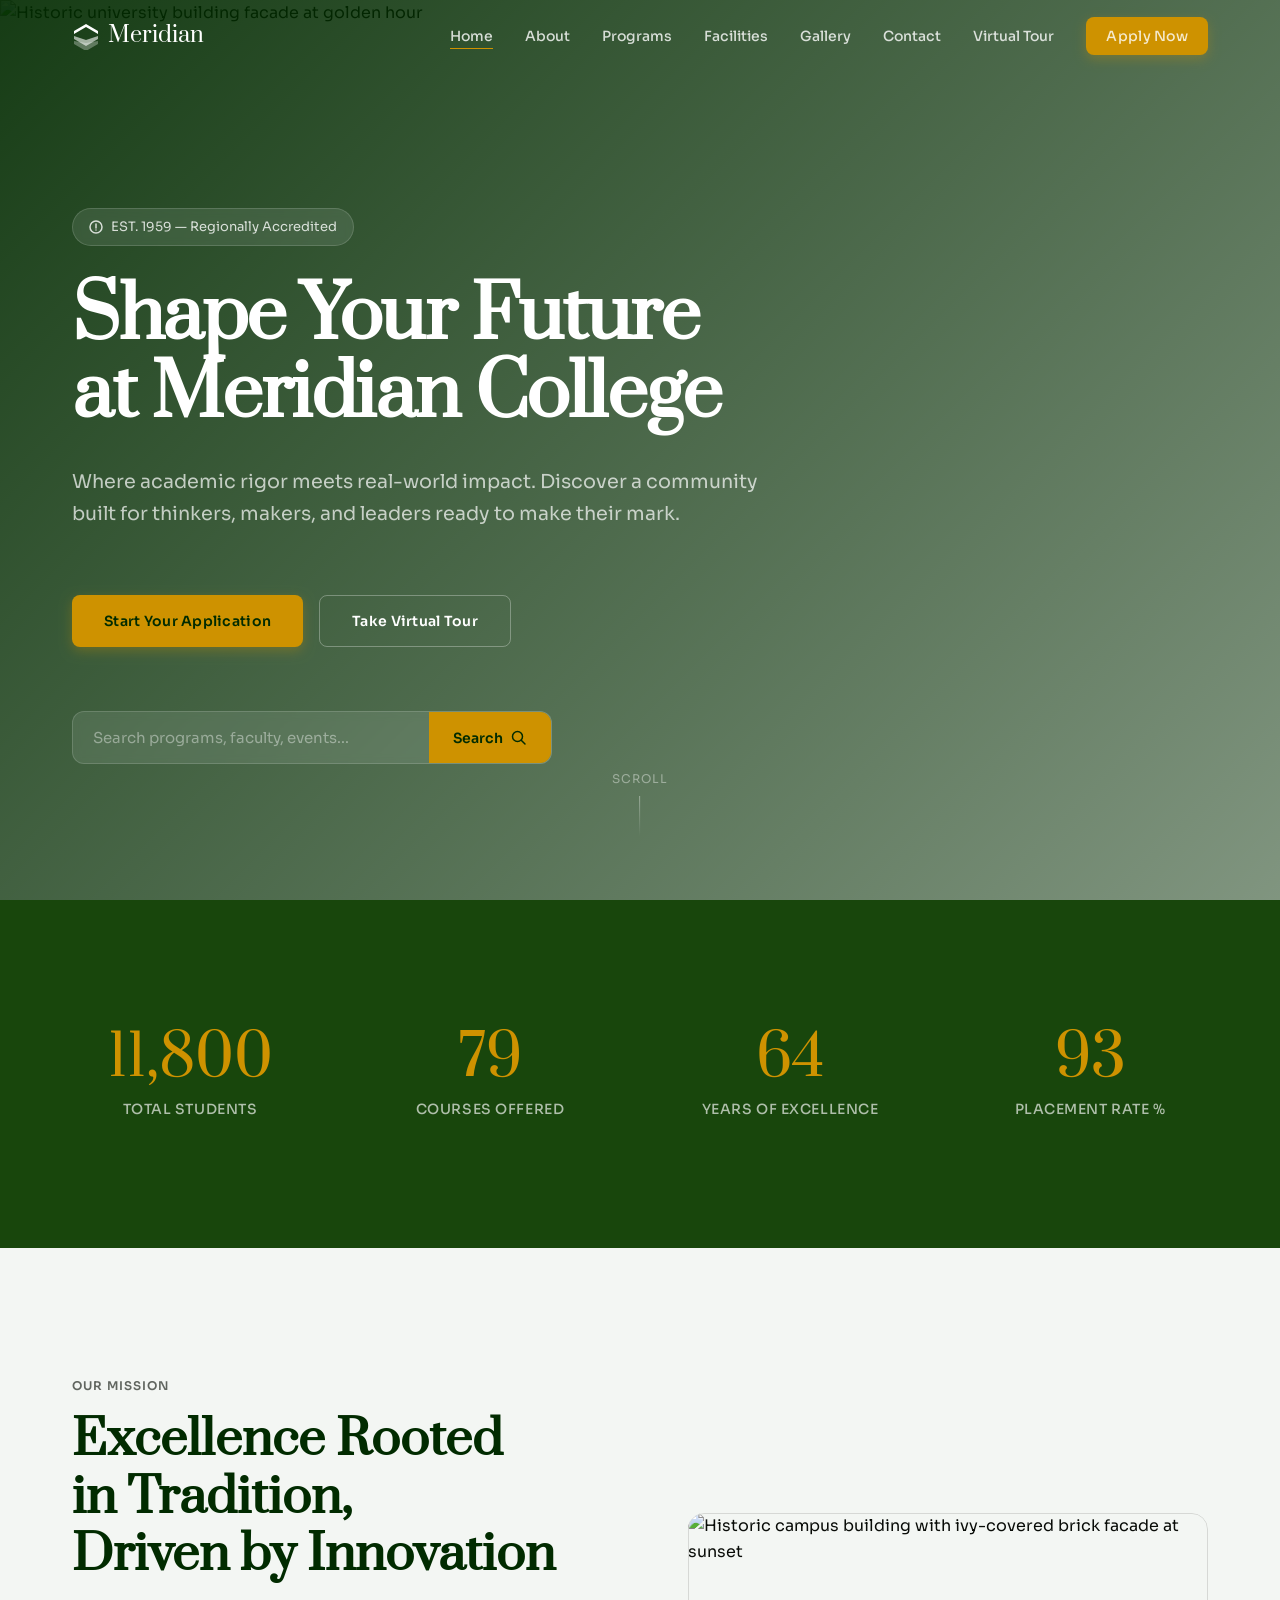
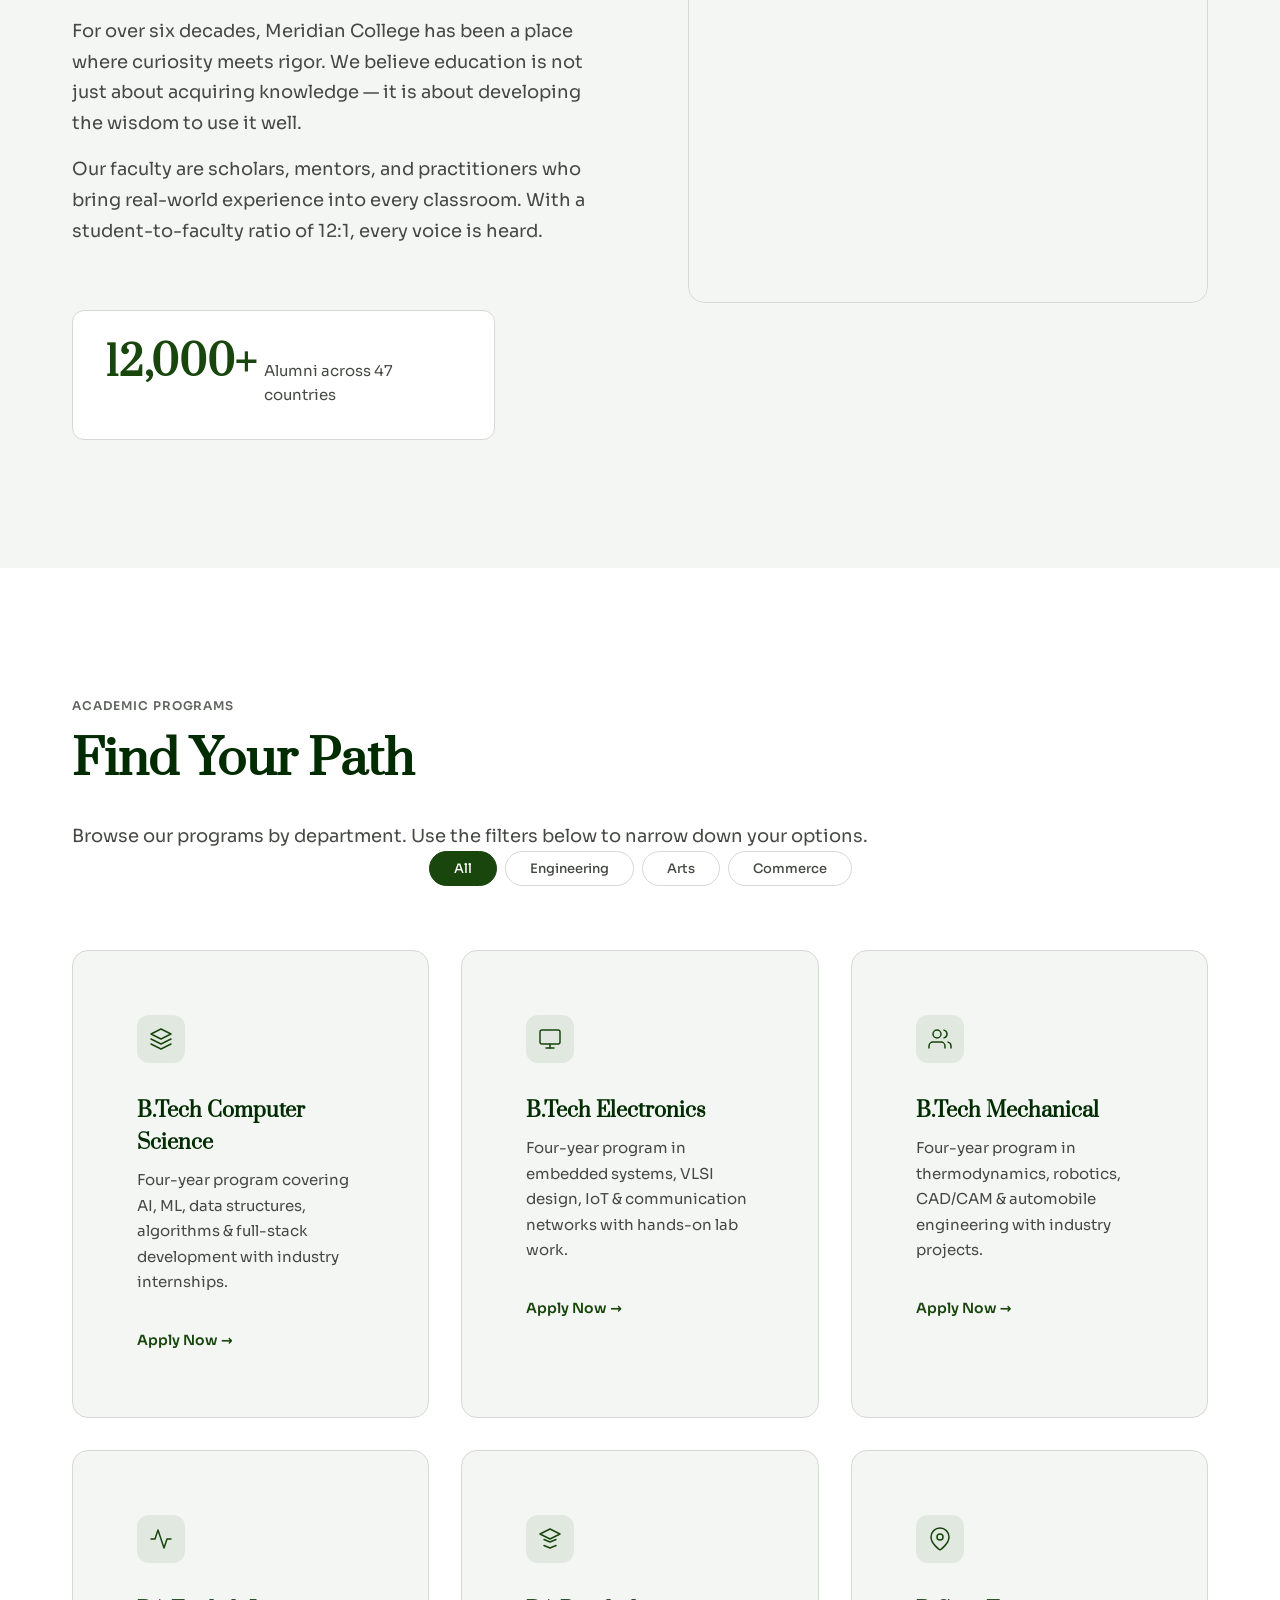
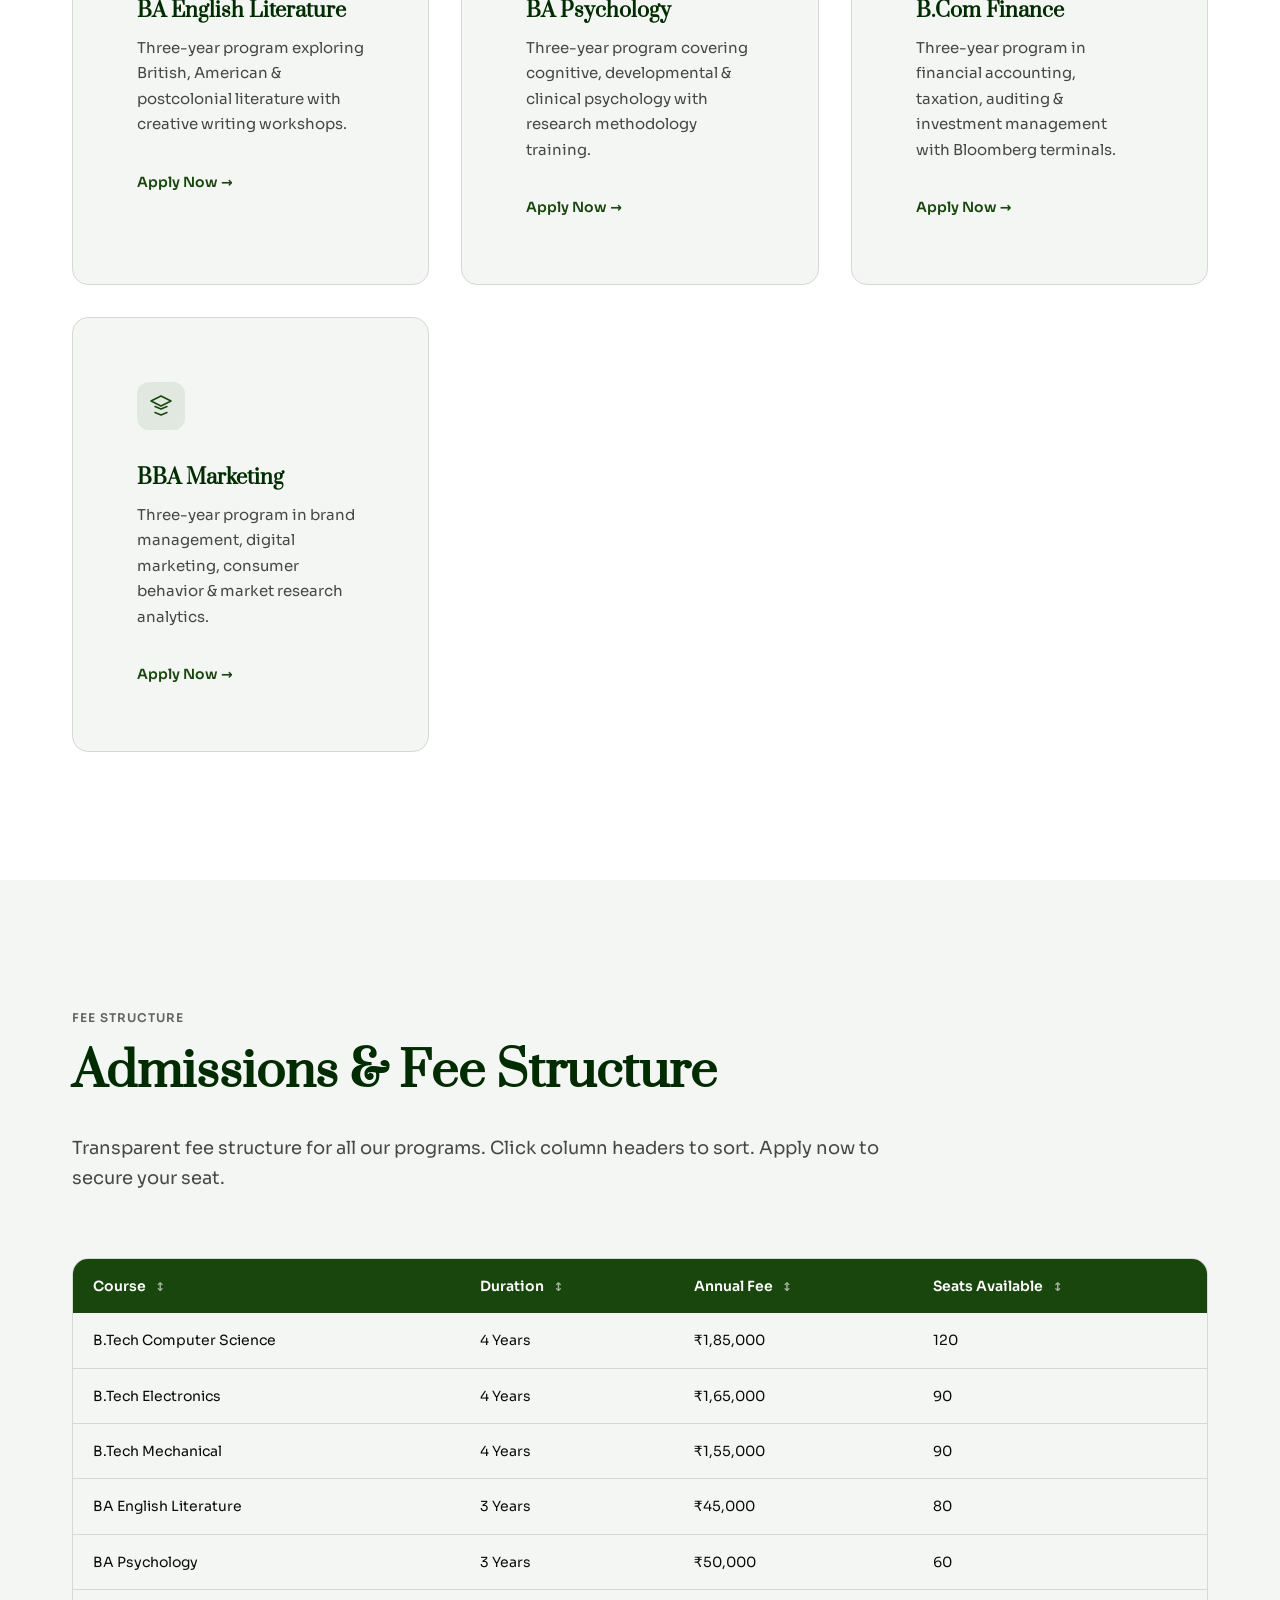
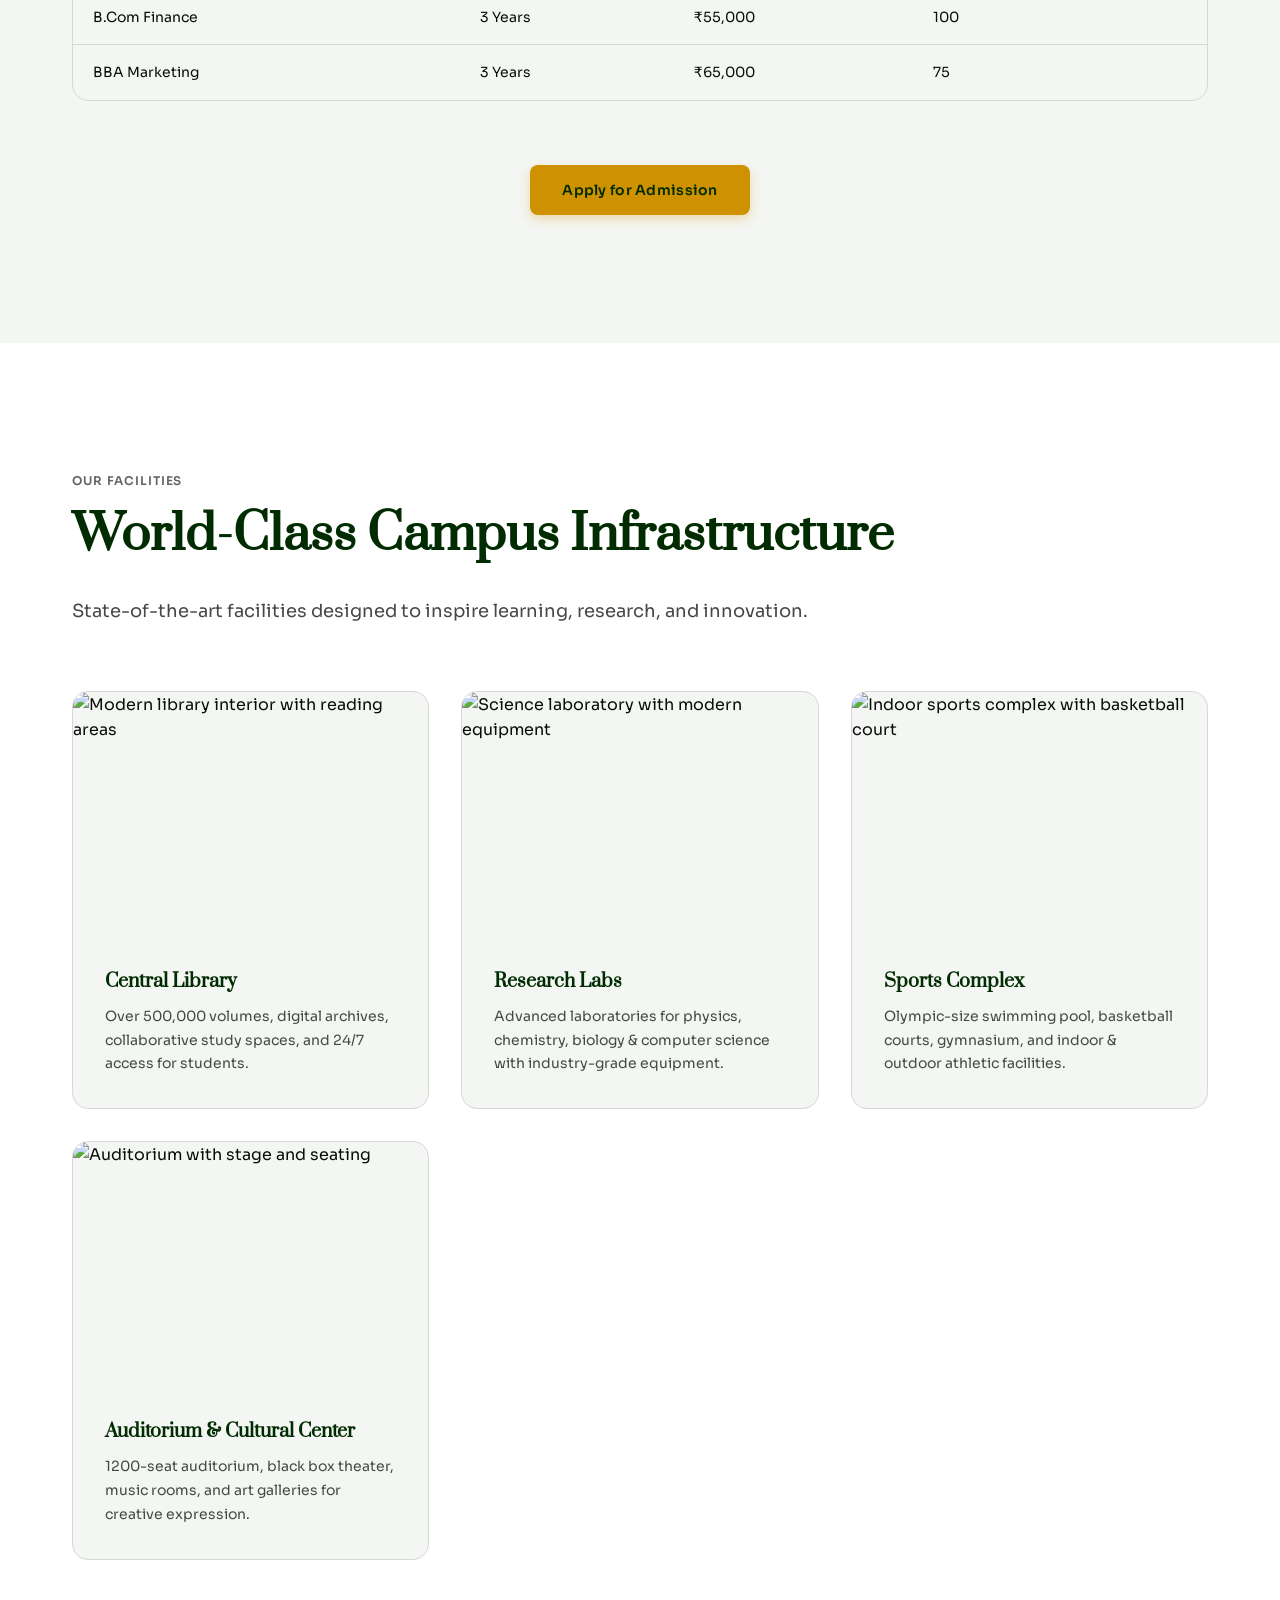
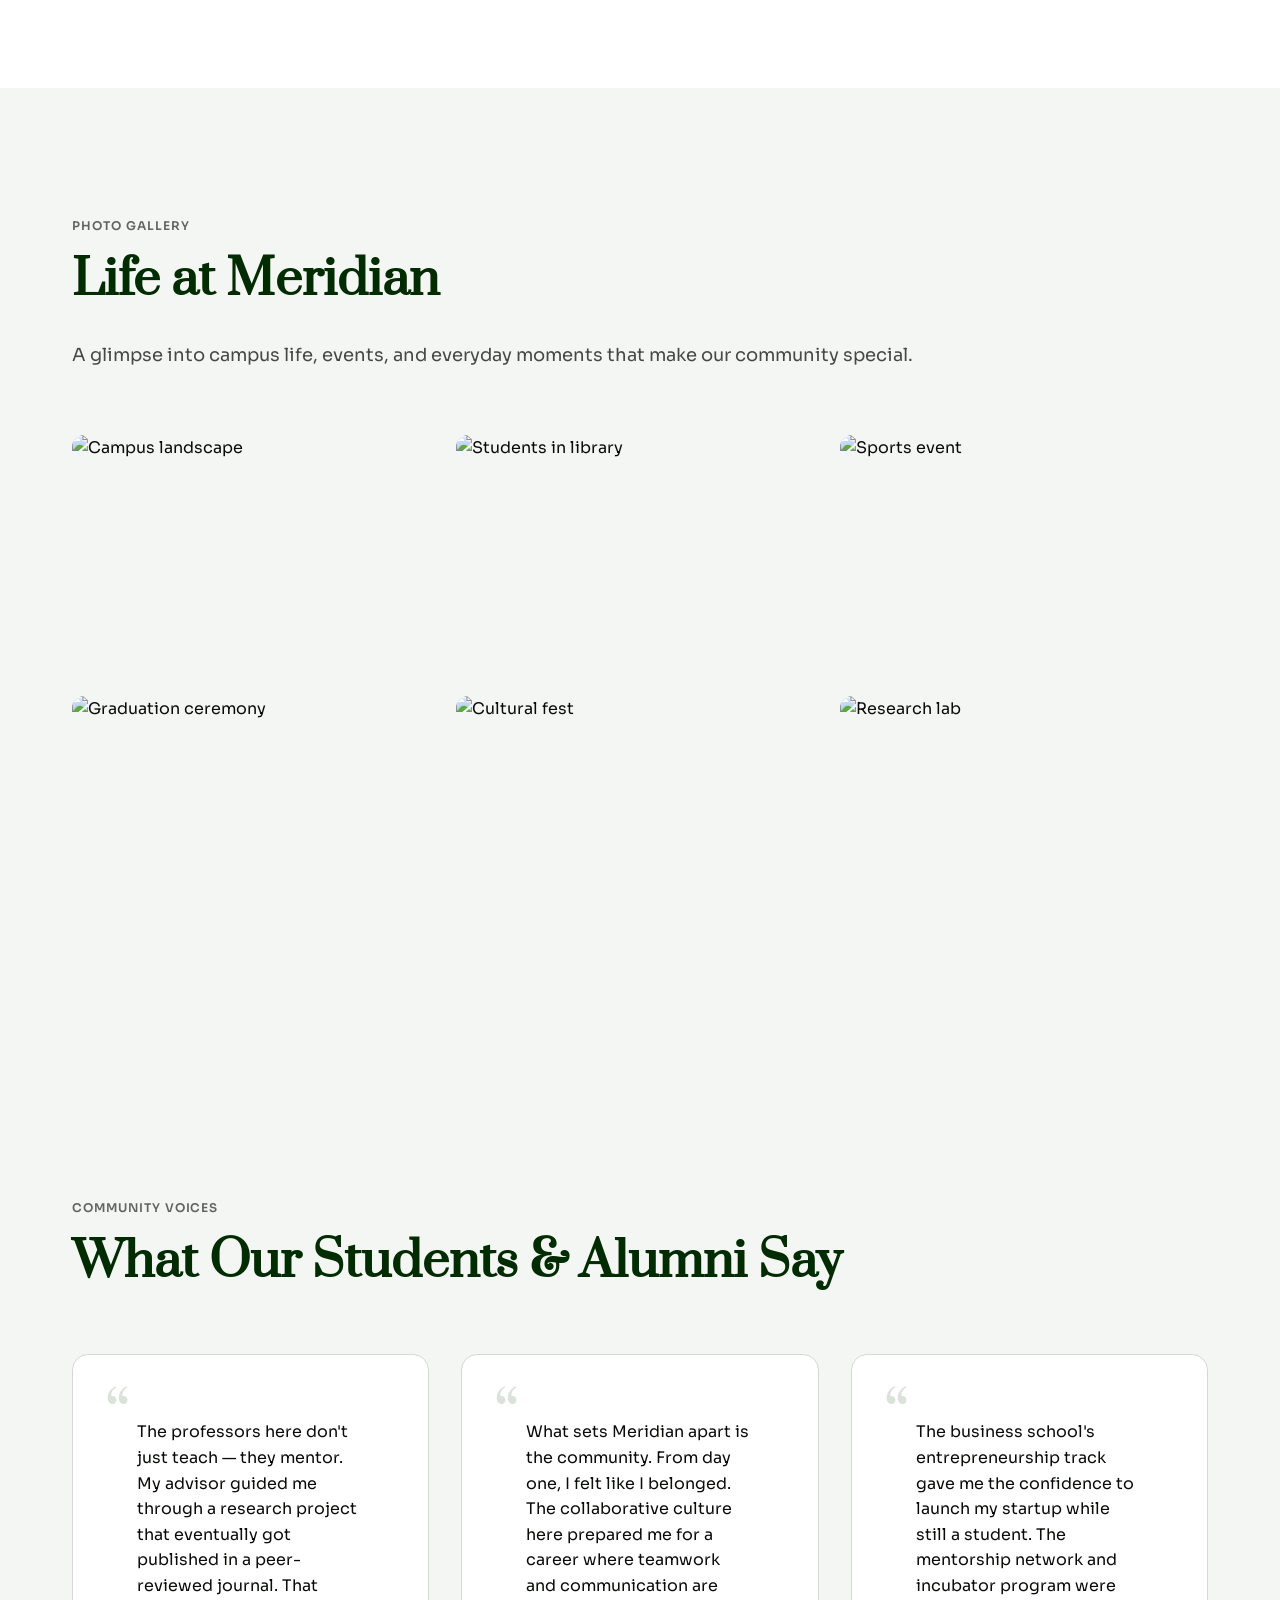
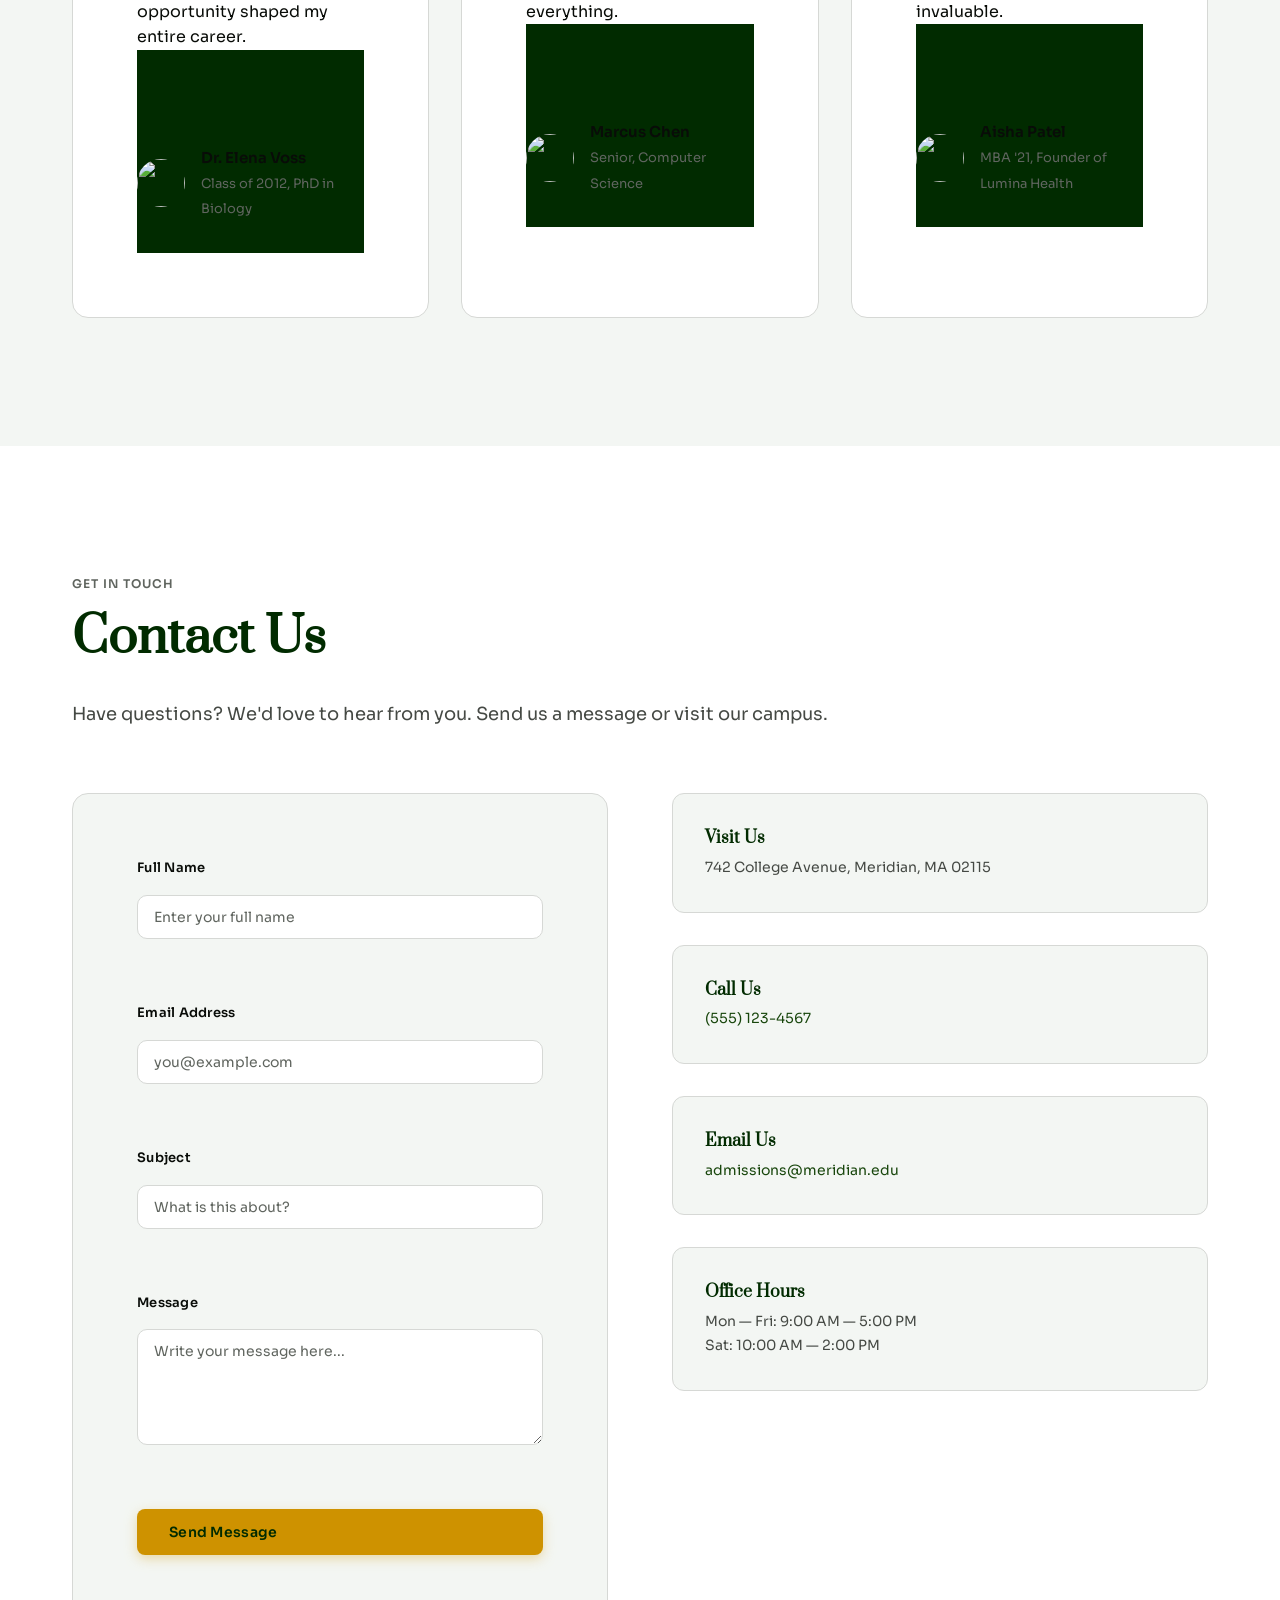
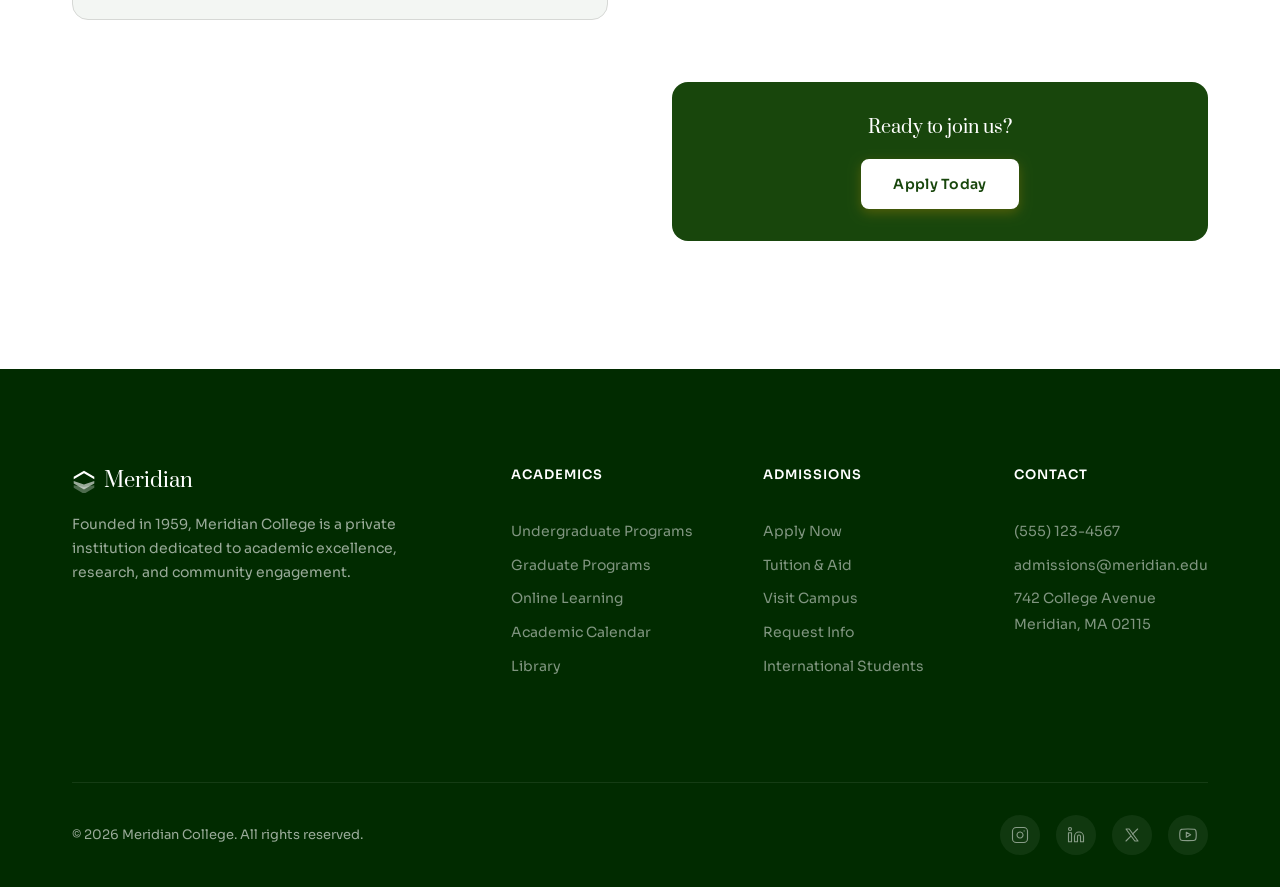
==== commit d076df9c: "Add 6 missing assignment features: stats counters, course filter, fee table, facilities, gallery lig" ====
--- a/index.html
+++ b/index.html
@@ -31,10 +31,12 @@
 
       <ul class="nav-links" role="menubar">
         <li role="none"><a href="#hero" role="menuitem" class="active">Home</a></li>
-        <li role="none"><a href="index.html#mission" role="menuitem">About</a></li>
-        <li role="none"><a href="index.html#programs" role="menuitem">Programs</a></li>
+        <li role="none"><a href="#mission" role="menuitem">About</a></li>
+        <li role="none"><a href="#programs" role="menuitem">Programs</a></li>
+        <li role="none"><a href="#facilities" role="menuitem">Facilities</a></li>
+        <li role="none"><a href="#gallery" role="menuitem">Gallery</a></li>
+        <li role="none"><a href="#contact" role="menuitem">Contact</a></li>
         <li role="none"><a href="tour.html" role="menuitem">Virtual Tour</a></li>
-        <li role="none"><a href="admissions.html" role="menuitem">Admissions</a></li>
         <li role="none"><a href="admissions.html" class="btn btn-primary nav-cta" role="menuitem">Apply Now</a></li>
       </ul>
     </div>
@@ -87,6 +89,29 @@
     <div class="hero-scroll" aria-hidden="true">
       Scroll
       <div class="scroll-line"></div>
+    </div>
+  </section>
+
+  <section id="stats">
+    <div class="container">
+      <div class="stats-grid">
+        <div class="stat-card reveal">
+          <span class="stat-number" data-target="12000">0</span>
+          <span class="stat-label">Total Students</span>
+        </div>
+        <div class="stat-card reveal reveal-delay-1">
+          <span class="stat-number" data-target="80">0</span>
+          <span class="stat-label">Courses Offered</span>
+        </div>
+        <div class="stat-card reveal reveal-delay-2">
+          <span class="stat-number" data-target="65">0</span>
+          <span class="stat-label">Years of Excellence</span>
+        </div>
+        <div class="stat-card reveal reveal-delay-3">
+          <span class="stat-number" data-target="95">0</span>
+          <span class="stat-label">Placement Rate %</span>
+        </div>
+      </div>
     </div>
   </section>
 
@@ -122,10 +147,17 @@
     <div class="container">
       <p class="section-label reveal">Academic Programs</p>
       <h2 class="section-title reveal">Find Your Path</h2>
-      <p class="section-subtitle reveal">Across six schools, we offer over 80 undergraduate and graduate programs designed to prepare students for meaningful careers and purposeful lives.</p>
+      <p class="section-subtitle reveal">Browse our programs by department. Use the filters below to narrow down your options.</p>
+
+      <div class="filter-buttons reveal">
+        <button class="filter-btn active" data-filter="all">All</button>
+        <button class="filter-btn" data-filter="engineering">Engineering</button>
+        <button class="filter-btn" data-filter="arts">Arts</button>
+        <button class="filter-btn" data-filter="commerce">Commerce</button>
+      </div>
 
       <div class="programs-grid">
-        <article class="program-card reveal reveal-delay-1">
+        <article class="program-card reveal" data-category="engineering">
           <div class="program-icon" aria-hidden="true">
             <svg width="24" height="24" viewBox="0 0 24 24" fill="none" stroke="currentColor" stroke-width="1.5" stroke-linecap="round" stroke-linejoin="round">
               <path d="M12 2L2 7l10 5 10-5-10-5z"/>
@@ -133,17 +165,12 @@
               <path d="M2 12l10 5 10-5"/>
             </svg>
           </div>
-          <h3>School of Arts &amp; Sciences</h3>
-          <p>Rigorous liberal arts education with majors spanning literature, mathematics, philosophy, biology, and the physical sciences.</p>
-          <a href="#" class="program-link" aria-label="View Arts and Sciences programs">
-            Explore Programs
-            <svg width="14" height="14" viewBox="0 0 14 14" fill="none" stroke="currentColor" stroke-width="1.5" stroke-linecap="round" stroke-linejoin="round" aria-hidden="true">
-              <path d="M5 3l4 4-4 4"/>
-            </svg>
-          </a>
+          <h3>B.Tech Computer Science</h3>
+          <p>Four-year program covering AI, ML, data structures, algorithms &amp; full-stack development with industry internships.</p>
+          <a href="admissions.html" class="program-link">Apply Now →</a>
         </article>
 
-        <article class="program-card reveal reveal-delay-2">
+        <article class="program-card reveal reveal-delay-1" data-category="engineering">
           <div class="program-icon" aria-hidden="true">
             <svg width="24" height="24" viewBox="0 0 24 24" fill="none" stroke="currentColor" stroke-width="1.5" stroke-linecap="round" stroke-linejoin="round">
               <rect x="2" y="3" width="20" height="14" rx="2"/>
@@ -151,17 +178,12 @@
               <line x1="12" y1="17" x2="12" y2="21"/>
             </svg>
           </div>
-          <h3>College of Engineering</h3>
-          <p>Hands-on programs in computer science, mechanical, electrical, and civil engineering with access to state-of-the-art labs.</p>
-          <a href="#" class="program-link" aria-label="View Engineering programs">
-            Explore Programs
-            <svg width="14" height="14" viewBox="0 0 14 14" fill="none" stroke="currentColor" stroke-width="1.5" stroke-linecap="round" stroke-linejoin="round" aria-hidden="true">
-              <path d="M5 3l4 4-4 4"/>
-            </svg>
-          </a>
+          <h3>B.Tech Electronics</h3>
+          <p>Four-year program in embedded systems, VLSI design, IoT &amp; communication networks with hands-on lab work.</p>
+          <a href="admissions.html" class="program-link">Apply Now →</a>
         </article>
 
-        <article class="program-card reveal reveal-delay-3">
+        <article class="program-card reveal reveal-delay-2" data-category="engineering">
           <div class="program-icon" aria-hidden="true">
             <svg width="24" height="24" viewBox="0 0 24 24" fill="none" stroke="currentColor" stroke-width="1.5" stroke-linecap="round" stroke-linejoin="round">
               <path d="M17 21v-2a4 4 0 00-4-4H5a4 4 0 00-4 4v2"/>
@@ -170,33 +192,23 @@
               <path d="M16 3.13a4 4 0 010 7.75"/>
             </svg>
           </div>
-          <h3>School of Business</h3>
-          <p>MBA and undergraduate programs in finance, marketing, entrepreneurship, and international business with global exchange opportunities.</p>
-          <a href="#" class="program-link" aria-label="View Business programs">
-            Explore Programs
-            <svg width="14" height="14" viewBox="0 0 14 14" fill="none" stroke="currentColor" stroke-width="1.5" stroke-linecap="round" stroke-linejoin="round" aria-hidden="true">
-              <path d="M5 3l4 4-4 4"/>
-            </svg>
-          </a>
+          <h3>B.Tech Mechanical</h3>
+          <p>Four-year program in thermodynamics, robotics, CAD/CAM &amp; automobile engineering with industry projects.</p>
+          <a href="admissions.html" class="program-link">Apply Now →</a>
         </article>
 
-        <article class="program-card reveal reveal-delay-1">
+        <article class="program-card reveal reveal-delay-3" data-category="arts">
           <div class="program-icon" aria-hidden="true">
             <svg width="24" height="24" viewBox="0 0 24 24" fill="none" stroke="currentColor" stroke-width="1.5" stroke-linecap="round" stroke-linejoin="round">
               <path d="M22 12h-4l-3 9L9 3l-3 9H2"/>
             </svg>
           </div>
-          <h3>School of Medicine &amp; Health</h3>
-          <p>Pre-med, nursing, public health, and allied health programs with clinical placements at our affiliated teaching hospital.</p>
-          <a href="#" class="program-link" aria-label="View Medicine and Health programs">
-            Explore Programs
-            <svg width="14" height="14" viewBox="0 0 14 14" fill="none" stroke="currentColor" stroke-width="1.5" stroke-linecap="round" stroke-linejoin="round" aria-hidden="true">
-              <path d="M5 3l4 4-4 4"/>
-            </svg>
-          </a>
+          <h3>BA English Literature</h3>
+          <p>Three-year program exploring British, American &amp; postcolonial literature with creative writing workshops.</p>
+          <a href="admissions.html" class="program-link">Apply Now →</a>
         </article>
 
-        <article class="program-card reveal reveal-delay-2">
+        <article class="program-card reveal reveal-delay-1" data-category="arts">
           <div class="program-icon" aria-hidden="true">
             <svg width="24" height="24" viewBox="0 0 24 24" fill="none" stroke="currentColor" stroke-width="1.5" stroke-linecap="round" stroke-linejoin="round">
               <path d="M12 2L2 7l10 5 10-5-10-5z"/>
@@ -204,77 +216,209 @@
               <path d="M6 12.5L12 15l6-2.5"/>
             </svg>
           </div>
-          <h3>School of Law</h3>
-          <p>JD and LLM programs with a focus on constitutional law, human rights, corporate law, and public policy advocacy.</p>
-          <a href="#" class="program-link" aria-label="View Law programs">
-            Explore Programs
-            <svg width="14" height="14" viewBox="0 0 14 14" fill="none" stroke="currentColor" stroke-width="1.5" stroke-linecap="round" stroke-linejoin="round" aria-hidden="true">
-              <path d="M5 3l4 4-4 4"/>
-            </svg>
-          </a>
+          <h3>BA Psychology</h3>
+          <p>Three-year program covering cognitive, developmental &amp; clinical psychology with research methodology training.</p>
+          <a href="admissions.html" class="program-link">Apply Now →</a>
         </article>
 
-        <article class="program-card reveal reveal-delay-3">
+        <article class="program-card reveal reveal-delay-2" data-category="commerce">
           <div class="program-icon" aria-hidden="true">
             <svg width="24" height="24" viewBox="0 0 24 24" fill="none" stroke="currentColor" stroke-width="1.5" stroke-linecap="round" stroke-linejoin="round">
               <path d="M21 10c0 7-9 13-9 13s-9-6-9-13a9 9 0 0118 0z"/>
               <circle cx="12" cy="10" r="3"/>
             </svg>
           </div>
-          <h3>School of Architecture</h3>
-          <p>Design studios and theory programs that integrate sustainable practices, digital fabrication, and urban planning.</p>
-          <a href="#" class="program-link" aria-label="View Architecture programs">
-            Explore Programs
-            <svg width="14" height="14" viewBox="0 0 14 14" fill="none" stroke="currentColor" stroke-width="1.5" stroke-linecap="round" stroke-linejoin="round" aria-hidden="true">
-              <path d="M5 3l4 4-4 4"/>
-            </svg>
-          </a>
+          <h3>B.Com Finance</h3>
+          <p>Three-year program in financial accounting, taxation, auditing &amp; investment management with Bloomberg terminals.</p>
+          <a href="admissions.html" class="program-link">Apply Now →</a>
         </article>
-      </div>
-    </div>
-  </section>
-
-  <section id="features">
-    <div class="container">
-      <p class="section-label reveal" style="color: oklch(1 0 0 / 0.5);">Why Meridian</p>
-      <h2 class="section-title reveal">An Education That Goes Beyond the Classroom</h2>
-      <p class="section-subtitle reveal">From undergraduate research to global study, we create opportunities that transform how students see the world and their place in it.</p>
-
-      <div class="features-grid">
-        <div class="feature-item reveal reveal-delay-1">
-          <div class="feature-icon" aria-hidden="true">
+
+        <article class="program-card reveal reveal-delay-3" data-category="commerce">
+          <div class="program-icon" aria-hidden="true">
             <svg width="24" height="24" viewBox="0 0 24 24" fill="none" stroke="currentColor" stroke-width="1.5" stroke-linecap="round" stroke-linejoin="round">
-              <path d="M22 16.92v3a2 2 0 01-2.18 2 19.79 19.79 0 01-8.63-3.07 19.5 19.5 0 01-6-6 19.79 19.79 0 01-3.07-8.67A2 2 0 014.11 2h3a2 2 0 012 1.72 12.84 12.84 0 00.7 2.81 2 2 0 01-.45 2.11L8.09 9.91a16 16 0 006 6l1.27-1.27a2 2 0 012.11-.45 12.84 12.84 0 002.81.7A2 2 0 0122 16.92z"/>
-            </svg>
-          </div>
-          <h3>24/7 Academic Support</h3>
-          <p>Writing centers, math labs, peer tutoring, and faculty office hours — help is always within reach when you need it.</p>
-        </div>
-
-        <div class="feature-item reveal reveal-delay-2">
-          <div class="feature-icon" aria-hidden="true">
-            <svg width="24" height="24" viewBox="0 0 24 24" fill="none" stroke="currentColor" stroke-width="1.5" stroke-linecap="round" stroke-linejoin="round">
-              <path d="M12 22s8-4 8-10V5l-8-3-8 3v7c0 6 8 10 8 10z"/>
-            </svg>
-          </div>
-          <h3>Research &amp; Innovation</h3>
-          <p>Undergraduate researchers work alongside faculty on funded projects in robotics, climate science, and public policy.</p>
-        </div>
-
-        <div class="feature-item reveal reveal-delay-3">
-          <div class="feature-icon" aria-hidden="true">
-            <svg width="24" height="24" viewBox="0 0 24 24" fill="none" stroke="currentColor" stroke-width="1.5" stroke-linecap="round" stroke-linejoin="round">
-              <circle cx="12" cy="12" r="10"/>
-              <path d="M2 12h20"/>
-              <path d="M12 2a15.3 15.3 0 014 10 15.3 15.3 0 01-4 10 15.3 15.3 0 01-4-10 15.3 15.3 0 014-10z"/>
-            </svg>
-          </div>
-          <h3>Global Perspectives</h3>
-          <p>Study abroad programs across 30 countries, international exchange partnerships, and globally-focused curriculum.</p>
-        </div>
-      </div>
-    </div>
-  </section>
+              <path d="M12 2L2 7l10 5 10-5-10-5z"/>
+              <path d="M6 18.5L12 21l6-2.5"/>
+              <path d="M6 12.5L12 15l6-2.5"/>
+            </svg>
+          </div>
+          <h3>BBA Marketing</h3>
+          <p>Three-year program in brand management, digital marketing, consumer behavior &amp; market research analytics.</p>
+          <a href="admissions.html" class="program-link">Apply Now →</a>
+        </article>
+      </div>
+    </div>
+  </section>
+
+  <section id="admissions-fee">
+    <div class="container">
+      <p class="section-label reveal">Fee Structure</p>
+      <h2 class="section-title reveal">Admissions &amp; Fee Structure</h2>
+      <p class="section-subtitle reveal">Transparent fee structure for all our programs. Click column headers to sort. Apply now to secure your seat.</p>
+
+      <div class="fee-table-wrapper reveal">
+        <table class="fee-table" id="feeTable">
+          <thead>
+            <tr>
+              <th data-sort="course">Course <span class="sort-icon">↕</span></th>
+              <th data-sort="duration">Duration <span class="sort-icon">↕</span></th>
+              <th data-sort="fee">Annual Fee <span class="sort-icon">↕</span></th>
+              <th data-sort="seats">Seats Available <span class="sort-icon">↕</span></th>
+            </tr>
+          </thead>
+          <tbody>
+            <tr>
+              <td data-label="Course">B.Tech Computer Science</td>
+              <td data-label="Duration">4 Years</td>
+              <td data-label="Annual Fee">₹1,85,000</td>
+              <td data-label="Seats Available">120</td>
+            </tr>
+            <tr>
+              <td data-label="Course">B.Tech Electronics</td>
+              <td data-label="Duration">4 Years</td>
+              <td data-label="Annual Fee">₹1,65,000</td>
+              <td data-label="Seats Available">90</td>
+            </tr>
+            <tr>
+              <td data-label="Course">B.Tech Mechanical</td>
+              <td data-label="Duration">4 Years</td>
+              <td data-label="Annual Fee">₹1,55,000</td>
+              <td data-label="Seats Available">90</td>
+            </tr>
+            <tr>
+              <td data-label="Course">BA English Literature</td>
+              <td data-label="Duration">3 Years</td>
+              <td data-label="Annual Fee">₹45,000</td>
+              <td data-label="Seats Available">80</td>
+            </tr>
+            <tr>
+              <td data-label="Course">BA Psychology</td>
+              <td data-label="Duration">3 Years</td>
+              <td data-label="Annual Fee">₹50,000</td>
+              <td data-label="Seats Available">60</td>
+            </tr>
+            <tr>
+              <td data-label="Course">B.Com Finance</td>
+              <td data-label="Duration">3 Years</td>
+              <td data-label="Annual Fee">₹55,000</td>
+              <td data-label="Seats Available">100</td>
+            </tr>
+            <tr>
+              <td data-label="Course">BBA Marketing</td>
+              <td data-label="Duration">3 Years</td>
+              <td data-label="Annual Fee">₹65,000</td>
+              <td data-label="Seats Available">75</td>
+            </tr>
+          </tbody>
+        </table>
+      </div>
+      <div class="fee-cta reveal">
+        <a href="admissions.html" class="btn btn-primary">Apply for Admission</a>
+      </div>
+    </div>
+  </section>
+
+  <section id="facilities">
+    <div class="container">
+      <p class="section-label reveal">Our Facilities</p>
+      <h2 class="section-title reveal">World-Class Campus Infrastructure</h2>
+      <p class="section-subtitle reveal">State-of-the-art facilities designed to inspire learning, research, and innovation.</p>
+
+      <div class="facilities-grid">
+        <div class="facility-card reveal">
+          <div class="facility-image">
+            <img src="https://images.unsplash.com/photo-1562774053-701939374585?auto=format&fit=crop&w=600&q=80" alt="Modern library interior with reading areas" loading="lazy">
+          </div>
+          <div class="facility-body">
+            <h3>Central Library</h3>
+            <p>Over 500,000 volumes, digital archives, collaborative study spaces, and 24/7 access for students.</p>
+          </div>
+        </div>
+
+        <div class="facility-card reveal reveal-delay-1">
+          <div class="facility-image">
+            <img src="https://images.unsplash.com/photo-1581091226825-a6a2a5aee158?auto=format&fit=crop&w=600&q=80" alt="Science laboratory with modern equipment" loading="lazy">
+          </div>
+          <div class="facility-body">
+            <h3>Research Labs</h3>
+            <p>Advanced laboratories for physics, chemistry, biology &amp; computer science with industry-grade equipment.</p>
+          </div>
+        </div>
+
+        <div class="facility-card reveal reveal-delay-2">
+          <div class="facility-image">
+            <img src="https://images.unsplash.com/photo-1571902943202-507ec2618e8f?auto=format&fit=crop&w=600&q=80" alt="Indoor sports complex with basketball court" loading="lazy">
+          </div>
+          <div class="facility-body">
+            <h3>Sports Complex</h3>
+            <p>Olympic-size swimming pool, basketball courts, gymnasium, and indoor &amp; outdoor athletic facilities.</p>
+          </div>
+        </div>
+
+        <div class="facility-card reveal reveal-delay-3">
+          <div class="facility-image">
+            <img src="https://images.unsplash.com/photo-1524178232363-1fb2b075b655?auto=format&fit=crop&w=600&q=80" alt="Auditorium with stage and seating" loading="lazy">
+          </div>
+          <div class="facility-body">
+            <h3>Auditorium &amp; Cultural Center</h3>
+            <p>1200-seat auditorium, black box theater, music rooms, and art galleries for creative expression.</p>
+          </div>
+        </div>
+      </div>
+    </div>
+  </section>
+
+  <section id="gallery">
+    <div class="container">
+      <p class="section-label reveal">Photo Gallery</p>
+      <h2 class="section-title reveal">Life at Meridian</h2>
+      <p class="section-subtitle reveal">A glimpse into campus life, events, and everyday moments that make our community special.</p>
+
+      <div class="gallery-grid">
+        <div class="gallery-item reveal">
+          <img src="https://picsum.photos/id/10/600/400" alt="Campus landscape" loading="lazy">
+          <div class="gallery-overlay">
+            <span>Campus Walkway</span>
+          </div>
+        </div>
+        <div class="gallery-item reveal reveal-delay-1">
+          <img src="https://picsum.photos/id/26/600/400" alt="Students in library" loading="lazy">
+          <div class="gallery-overlay">
+            <span>Library Study Session</span>
+          </div>
+        </div>
+        <div class="gallery-item reveal reveal-delay-2">
+          <img src="https://picsum.photos/id/28/600/400" alt="Sports event" loading="lazy">
+          <div class="gallery-overlay">
+            <span>Annual Sports Meet</span>
+          </div>
+        </div>
+        <div class="gallery-item reveal reveal-delay-3">
+          <img src="https://picsum.photos/id/36/600/400" alt="Graduation ceremony" loading="lazy">
+          <div class="gallery-overlay">
+            <span>Graduation Day</span>
+          </div>
+        </div>
+        <div class="gallery-item reveal reveal-delay-1">
+          <img src="https://picsum.photos/id/44/600/400" alt="Cultural fest" loading="lazy">
+          <div class="gallery-overlay">
+            <span>Cultural Festival</span>
+          </div>
+        </div>
+        <div class="gallery-item reveal reveal-delay-2">
+          <img src="https://picsum.photos/id/57/600/400" alt="Research lab" loading="lazy">
+          <div class="gallery-overlay">
+            <span>Research Lab</span>
+          </div>
+        </div>
+      </div>
+    </div>
+  </section>
+
+  <!-- Lightbox overlay -->
+  <div class="lightbox" id="lightbox" role="dialog" aria-label="Image viewer">
+    <button class="lightbox-close" aria-label="Close">&times;</button>
+    <img class="lightbox-image" id="lightboxImage" src="" alt="">
+  </div>
 
   <section id="testimonials">
     <div class="container">
@@ -330,14 +474,71 @@
     </div>
   </section>
 
-  <section id="cta">
-    <div class="container">
-      <div class="cta-block">
-        <h2 class="section-title reveal">Ready to Begin Your Journey?</h2>
-        <p class="reveal">Applications are open for Fall 2026. Join a community of scholars, innovators, and leaders.</p>
-        <div class="cta-actions reveal">
-          <a href="#" class="btn btn-primary">Apply Today</a>
-          <a href="#" class="btn btn-outline-dark">Request Information</a>
+  <section id="contact">
+    <div class="container">
+      <p class="section-label reveal">Get in Touch</p>
+      <h2 class="section-title reveal">Contact Us</h2>
+      <p class="section-subtitle reveal">Have questions? We'd love to hear from you. Send us a message or visit our campus.</p>
+
+      <div class="contact-grid">
+        <div class="contact-form-wrapper reveal">
+          <form id="contactForm" class="contact-form" novalidate>
+            <div class="form-group">
+              <label for="formName">Full Name</label>
+              <input type="text" id="formName" name="name" placeholder="Enter your full name" required>
+              <span class="form-error" id="nameError">Please enter your name.</span>
+            </div>
+            <div class="form-group">
+              <label for="formEmail">Email Address</label>
+              <input type="email" id="formEmail" name="email" placeholder="you@example.com" required>
+              <span class="form-error" id="emailError">Please enter a valid email address.</span>
+            </div>
+            <div class="form-group">
+              <label for="formSubject">Subject</label>
+              <input type="text" id="formSubject" name="subject" placeholder="What is this about?">
+            </div>
+            <div class="form-group">
+              <label for="formMessage">Message</label>
+              <textarea id="formMessage" name="message" rows="5" placeholder="Write your message here..." required></textarea>
+              <span class="form-error" id="messageError">Please enter your message.</span>
+            </div>
+            <button type="submit" class="btn btn-primary">Send Message</button>
+          </form>
+          <div class="form-success" id="formSuccess">
+            <svg width="48" height="48" viewBox="0 0 24 24" fill="none" stroke="currentColor" stroke-width="1.5" stroke-linecap="round" stroke-linejoin="round"><path d="M22 11.08V12a10 10 0 1 1-5.93-9.14"/><polyline points="22 4 12 14.01 9 11.01"/></svg>
+            <h3>Message Sent!</h3>
+            <p>Thank you for reaching out. We'll get back to you within 24 hours.</p>
+          </div>
+        </div>
+
+        <div class="contact-info-wrapper reveal reveal-delay-1">
+          <div class="contact-info">
+            <h3>Visit Us</h3>
+            <p>742 College Avenue, Meridian, MA 02115</p>
+          </div>
+          <div class="contact-info">
+            <h3>Call Us</h3>
+            <p><a href="tel:+15551234567">(555) 123-4567</a></p>
+          </div>
+          <div class="contact-info">
+            <h3>Email Us</h3>
+            <p><a href="mailto:admissions@meridian.edu">admissions@meridian.edu</a></p>
+          </div>
+          <div class="contact-info">
+            <h3>Office Hours</h3>
+            <p>Mon — Fri: 9:00 AM — 5:00 PM<br>Sat: 10:00 AM — 2:00 PM</p>
+          </div>
+          <div class="contact-map reveal">
+            <iframe
+              src="https://www.google.com/maps/embed?pb=!1m18!1m12!1m3!1d2948.158244119837!2d-71.0958!3d42.3398!2m3!1f0!2f0!3f0!3m2!1i1024!2i768!4f13.1!3m3!1m2!1s0x89e37a0b0b0b0b0b%3A0x0!2sMeridian%20College!5e0!3m2!1sen!2sus!4v1"
+              width="100%" height="220" style="border:0; border-radius: 12px;" allowfullscreen="" loading="lazy" referrerpolicy="no-referrer-when-downgrade"
+              title="Meridian College location on Google Maps"
+            ></iframe>
+          </div>
+          <div class="contact-cta">
+            <p>Ready to join us?</p>
+            <a href="admissions.html" class="btn btn-primary">Apply Today</a>
+          </div>
         </div>
       </div>
     </div>
--- a/style.css
+++ b/style.css
@@ -2214,3 +2214,600 @@
     animation: none;
   }
 }
+
+/* =============================================
+   Stats Section (Animated Counters)
+   ============================================= */
+#stats {
+  padding: var(--space-3xl) 0;
+  background: var(--primary);
+  color: white;
+}
+
+.stats-grid {
+  display: grid;
+  grid-template-columns: repeat(4, 1fr);
+  gap: var(--space-xl);
+  text-align: center;
+}
+
+.stat-card {
+  display: flex;
+  flex-direction: column;
+  align-items: center;
+  gap: var(--space-sm);
+}
+
+.stat-number {
+  font-family: "Prata", Georgia, serif;
+  font-size: clamp(2.5rem, 5vw, 3.5rem);
+  line-height: 1.1;
+  color: var(--accent);
+}
+
+.stat-label {
+  font-size: 0.875rem;
+  letter-spacing: 0.04em;
+  text-transform: uppercase;
+  color: oklch(1 0 0 / 0.65);
+  font-weight: 500;
+}
+
+/* =============================================
+   Course Filter Buttons
+   ============================================= */
+.filter-buttons {
+  display: flex;
+  justify-content: center;
+  gap: var(--space-sm);
+  margin-bottom: var(--space-xl);
+  flex-wrap: wrap;
+}
+
+.filter-btn {
+  padding: 0.5rem 1.5rem;
+  border: 1px solid var(--border);
+  border-radius: 100px;
+  background: var(--bg);
+  color: var(--ink-light);
+  font-family: "Sora", system-ui, sans-serif;
+  font-size: 0.8125rem;
+  font-weight: 500;
+  cursor: pointer;
+  transition: all 0.3s var(--ease-out-quart);
+}
+
+.filter-btn:hover {
+  border-color: var(--primary);
+  color: var(--primary);
+}
+
+.filter-btn.active {
+  background: var(--primary);
+  color: white;
+  border-color: var(--primary);
+}
+
+/* =============================================
+   Admissions Fee Table
+   ============================================= */
+#admissions-fee {
+  background: var(--surface);
+}
+
+.fee-table-wrapper {
+  overflow-x: auto;
+  margin-top: var(--space-xl);
+  border-radius: 16px;
+  border: 1px solid var(--border);
+}
+
+.fee-table {
+  width: 100%;
+  border-collapse: collapse;
+  font-size: 0.875rem;
+}
+
+.fee-table thead th {
+  background: var(--primary);
+  color: white;
+  padding: 1rem 1.25rem;
+  text-align: left;
+  font-weight: 600;
+  cursor: pointer;
+  user-select: none;
+  white-space: nowrap;
+  transition: background 0.2s;
+}
+
+.fee-table thead th:hover {
+  background: var(--primary-light);
+}
+
+.sort-icon {
+  display: inline-block;
+  margin-left: 0.375rem;
+  opacity: 0.6;
+  font-size: 0.75rem;
+}
+
+.fee-table thead th.sort-asc .sort-icon {
+  opacity: 1;
+  transform: rotate(0deg);
+}
+
+.fee-table thead th.sort-desc .sort-icon {
+  opacity: 1;
+  transform: rotate(180deg);
+}
+
+.fee-table tbody tr {
+  border-bottom: 1px solid var(--border);
+  transition: background 0.2s;
+}
+
+.fee-table tbody tr:last-child {
+  border-bottom: none;
+}
+
+.fee-table tbody tr:hover {
+  background: oklch(0.35 0.10 140 / 0.03);
+}
+
+.fee-table tbody td {
+  padding: 1rem 1.25rem;
+  color: var(--ink);
+}
+
+.fee-cta {
+  text-align: center;
+  margin-top: var(--space-xl);
+}
+
+/* =============================================
+   Facilities Section (replaces Features)
+   ============================================= */
+#facilities {
+  background: var(--bg);
+}
+
+.facilities-grid {
+  display: grid;
+  grid-template-columns: repeat(auto-fit, minmax(280px, 1fr));
+  gap: var(--space-lg);
+  margin-top: var(--space-xl);
+}
+
+.facility-card {
+  background: var(--surface);
+  border: 1px solid var(--border);
+  border-radius: 16px;
+  overflow: hidden;
+  transition: all 0.35s var(--ease-out-quart);
+}
+
+.facility-card:hover {
+  transform: translateY(-6px);
+  box-shadow: 0 16px 48px oklch(0 0 0 / 0.07);
+  border-color: var(--primary);
+}
+
+.facility-image {
+  aspect-ratio: 16/11;
+  overflow: hidden;
+}
+
+.facility-image img {
+  width: 100%;
+  height: 100%;
+  object-fit: cover;
+  transition: transform 0.5s var(--ease-out-quart);
+}
+
+.facility-card:hover .facility-image img {
+  transform: scale(1.05);
+}
+
+.facility-body {
+  padding: var(--space-lg);
+}
+
+.facility-body h3 {
+  font-family: "Prata", Georgia, serif;
+  font-size: 1.125rem;
+  color: var(--primary-dark);
+  margin-bottom: var(--space-sm);
+}
+
+.facility-body p {
+  font-size: 0.875rem;
+  line-height: 1.7;
+  color: var(--ink-light);
+}
+
+/* =============================================
+   Gallery Section
+   ============================================= */
+#gallery {
+  background: var(--surface);
+}
+
+.gallery-grid {
+  display: grid;
+  grid-template-columns: repeat(3, 1fr);
+  gap: var(--space-md);
+  margin-top: var(--space-xl);
+}
+
+.gallery-item {
+  position: relative;
+  border-radius: 12px;
+  overflow: hidden;
+  cursor: pointer;
+  aspect-ratio: 3/2;
+}
+
+.gallery-item img {
+  width: 100%;
+  height: 100%;
+  object-fit: cover;
+  transition: transform 0.5s var(--ease-out-quart);
+}
+
+.gallery-item:hover img {
+  transform: scale(1.08);
+}
+
+.gallery-overlay {
+  position: absolute;
+  inset: 0;
+  background: linear-gradient(to top, oklch(0 0 0 / 0.6) 0%, transparent 50%);
+  display: flex;
+  align-items: flex-end;
+  padding: var(--space-md);
+  opacity: 0;
+  transition: opacity 0.35s var(--ease-out-quart);
+}
+
+.gallery-item:hover .gallery-overlay {
+  opacity: 1;
+}
+
+.gallery-overlay span {
+  color: white;
+  font-size: 0.875rem;
+  font-weight: 500;
+}
+
+/* Lightbox */
+.lightbox {
+  display: none;
+  position: fixed;
+  inset: 0;
+  z-index: 500;
+  background: oklch(0 0 0 / 0.9);
+  backdrop-filter: blur(8px);
+  align-items: center;
+  justify-content: center;
+  padding: var(--space-lg);
+}
+
+.lightbox.open {
+  display: flex;
+}
+
+.lightbox-image {
+  max-width: 90vw;
+  max-height: 90vh;
+  border-radius: 8px;
+  object-fit: contain;
+  box-shadow: 0 32px 80px oklch(0 0 0 / 0.5);
+  animation: lightboxIn 0.3s var(--ease-out-quart);
+}
+
+@keyframes lightboxIn {
+  from {
+    opacity: 0;
+    transform: scale(0.9);
+  }
+  to {
+    opacity: 1;
+    transform: scale(1);
+  }
+}
+
+.lightbox-close {
+  position: fixed;
+  top: var(--space-lg);
+  right: var(--space-lg);
+  width: 44px;
+  height: 44px;
+  border: none;
+  background: oklch(0 0 0 / 0.5);
+  color: white;
+  border-radius: 50%;
+  font-size: 1.5rem;
+  cursor: pointer;
+  display: flex;
+  align-items: center;
+  justify-content: center;
+  z-index: 501;
+  transition: background 0.2s;
+}
+
+.lightbox-close:hover {
+  background: oklch(0 0 0 / 0.7);
+}
+
+/* =============================================
+   Contact Section
+   ============================================= */
+#contact {
+  background: var(--bg);
+}
+
+.contact-grid {
+  display: grid;
+  grid-template-columns: 1fr 1fr;
+  gap: var(--space-xl);
+  margin-top: var(--space-xl);
+  align-items: start;
+}
+
+.contact-form-wrapper {
+  background: var(--surface);
+  border: 1px solid var(--border);
+  border-radius: 16px;
+  padding: var(--space-xl);
+}
+
+.contact-form {
+  display: flex;
+  flex-direction: column;
+  gap: var(--space-lg);
+}
+
+.form-group {
+  display: flex;
+  flex-direction: column;
+  gap: var(--space-sm);
+}
+
+.form-group label {
+  font-size: 0.8125rem;
+  font-weight: 600;
+  color: var(--ink);
+  letter-spacing: 0.02em;
+}
+
+.form-group input,
+.form-group textarea {
+  padding: 0.75rem 1rem;
+  border: 1px solid var(--border);
+  border-radius: 10px;
+  font-family: "Sora", system-ui, sans-serif;
+  font-size: 0.875rem;
+  color: var(--ink);
+  background: var(--bg);
+  transition: border-color 0.2s, box-shadow 0.2s;
+  outline: none;
+}
+
+.form-group input:focus,
+.form-group textarea:focus {
+  border-color: var(--primary);
+  box-shadow: 0 0 0 3px oklch(0.35 0.10 140 / 0.1);
+}
+
+.form-group input.error,
+.form-group textarea.error {
+  border-color: oklch(0.55 0.20 30);
+}
+
+.form-error {
+  font-size: 0.75rem;
+  color: oklch(0.55 0.20 30);
+  display: none;
+}
+
+.form-error.visible {
+  display: block;
+}
+
+.form-success {
+  display: none;
+  text-align: center;
+  padding: var(--space-xl) var(--space-lg);
+  flex-direction: column;
+  align-items: center;
+  gap: var(--space-md);
+}
+
+.form-success.show {
+  display: flex;
+}
+
+.form-success svg {
+  color: var(--primary);
+}
+
+.form-success h3 {
+  font-family: "Prata", Georgia, serif;
+  font-size: 1.25rem;
+  color: var(--primary-dark);
+}
+
+.form-success p {
+  font-size: 0.875rem;
+  color: var(--ink-light);
+}
+
+.contact-info-wrapper {
+  display: flex;
+  flex-direction: column;
+  gap: var(--space-lg);
+}
+
+.contact-info {
+  padding: var(--space-lg);
+  background: var(--surface);
+  border: 1px solid var(--border);
+  border-radius: 12px;
+}
+
+.contact-info h3 {
+  font-family: "Prata", Georgia, serif;
+  font-size: 1rem;
+  color: var(--primary-dark);
+  margin-bottom: var(--space-xs);
+}
+
+.contact-info p {
+  font-size: 0.875rem;
+  color: var(--ink-light);
+  line-height: 1.7;
+}
+
+.contact-info a {
+  color: var(--primary);
+  text-decoration: none;
+}
+
+.contact-info a:hover {
+  text-decoration: underline;
+}
+
+.contact-map {
+  border-radius: 12px;
+  overflow: hidden;
+}
+
+.contact-cta {
+  text-align: center;
+  padding: var(--space-lg);
+  background: var(--primary);
+  border-radius: 16px;
+  color: white;
+}
+
+.contact-cta p {
+  font-size: 1.125rem;
+  font-weight: 500;
+  margin-bottom: var(--space-md);
+  font-family: "Prata", Georgia, serif;
+}
+
+.contact-cta .btn {
+  background: white;
+  color: var(--primary);
+}
+
+.contact-cta .btn:hover {
+  background: oklch(0.95 0.01 140);
+}
+
+/* =============================================
+   Reveal delay overrides (for staggered animation)
+   ============================================= */
+.reveal-delay-1 { transition-delay: 0.1s; }
+.reveal-delay-2 { transition-delay: 0.2s; }
+.reveal-delay-3 { transition-delay: 0.3s; }
+
+/* =============================================
+   Section Responsive
+   ============================================= */
+@media (max-width: 1024px) {
+  .stats-grid {
+    grid-template-columns: repeat(2, 1fr);
+  }
+
+  .gallery-grid {
+    grid-template-columns: repeat(2, 1fr);
+  }
+
+  .contact-grid {
+    grid-template-columns: 1fr;
+  }
+
+  .contact-info-wrapper {
+    order: -1;
+  }
+}
+
+@media (max-width: 768px) {
+  .stats-grid {
+    grid-template-columns: repeat(2, 1fr);
+    gap: var(--space-lg);
+  }
+
+  .stat-number {
+    font-size: 2rem;
+  }
+
+  .facilities-grid {
+    grid-template-columns: 1fr;
+  }
+
+  .gallery-grid {
+    grid-template-columns: 1fr;
+  }
+
+  .contact-form-wrapper {
+    padding: var(--space-lg);
+  }
+
+  .fee-table-wrapper {
+    border-radius: 12px;
+  }
+
+  .fee-table {
+    font-size: 0.8125rem;
+  }
+
+  .fee-table thead th,
+  .fee-table tbody td {
+    padding: 0.75rem 1rem;
+  }
+}
+
+@media (max-width: 480px) {
+  .stats-grid {
+    grid-template-columns: 1fr 1fr;
+    gap: var(--space-md);
+  }
+
+  .filter-buttons {
+    gap: 0.375rem;
+  }
+
+  .filter-btn {
+    padding: 0.375rem 1rem;
+    font-size: 0.75rem;
+  }
+
+  .programs-grid {
+    grid-template-columns: 1fr;
+  }
+}
+
+@media (prefers-reduced-motion: reduce) {
+  .stat-number {
+    transition: none;
+  }
+
+  .facility-card:hover {
+    transform: none;
+  }
+
+  .facility-card:hover .facility-image img {
+    transform: none;
+  }
+
+  .gallery-item:hover img {
+    transform: none;
+  }
+
+  .lightbox-image {
+    animation: none;
+  }
+}
